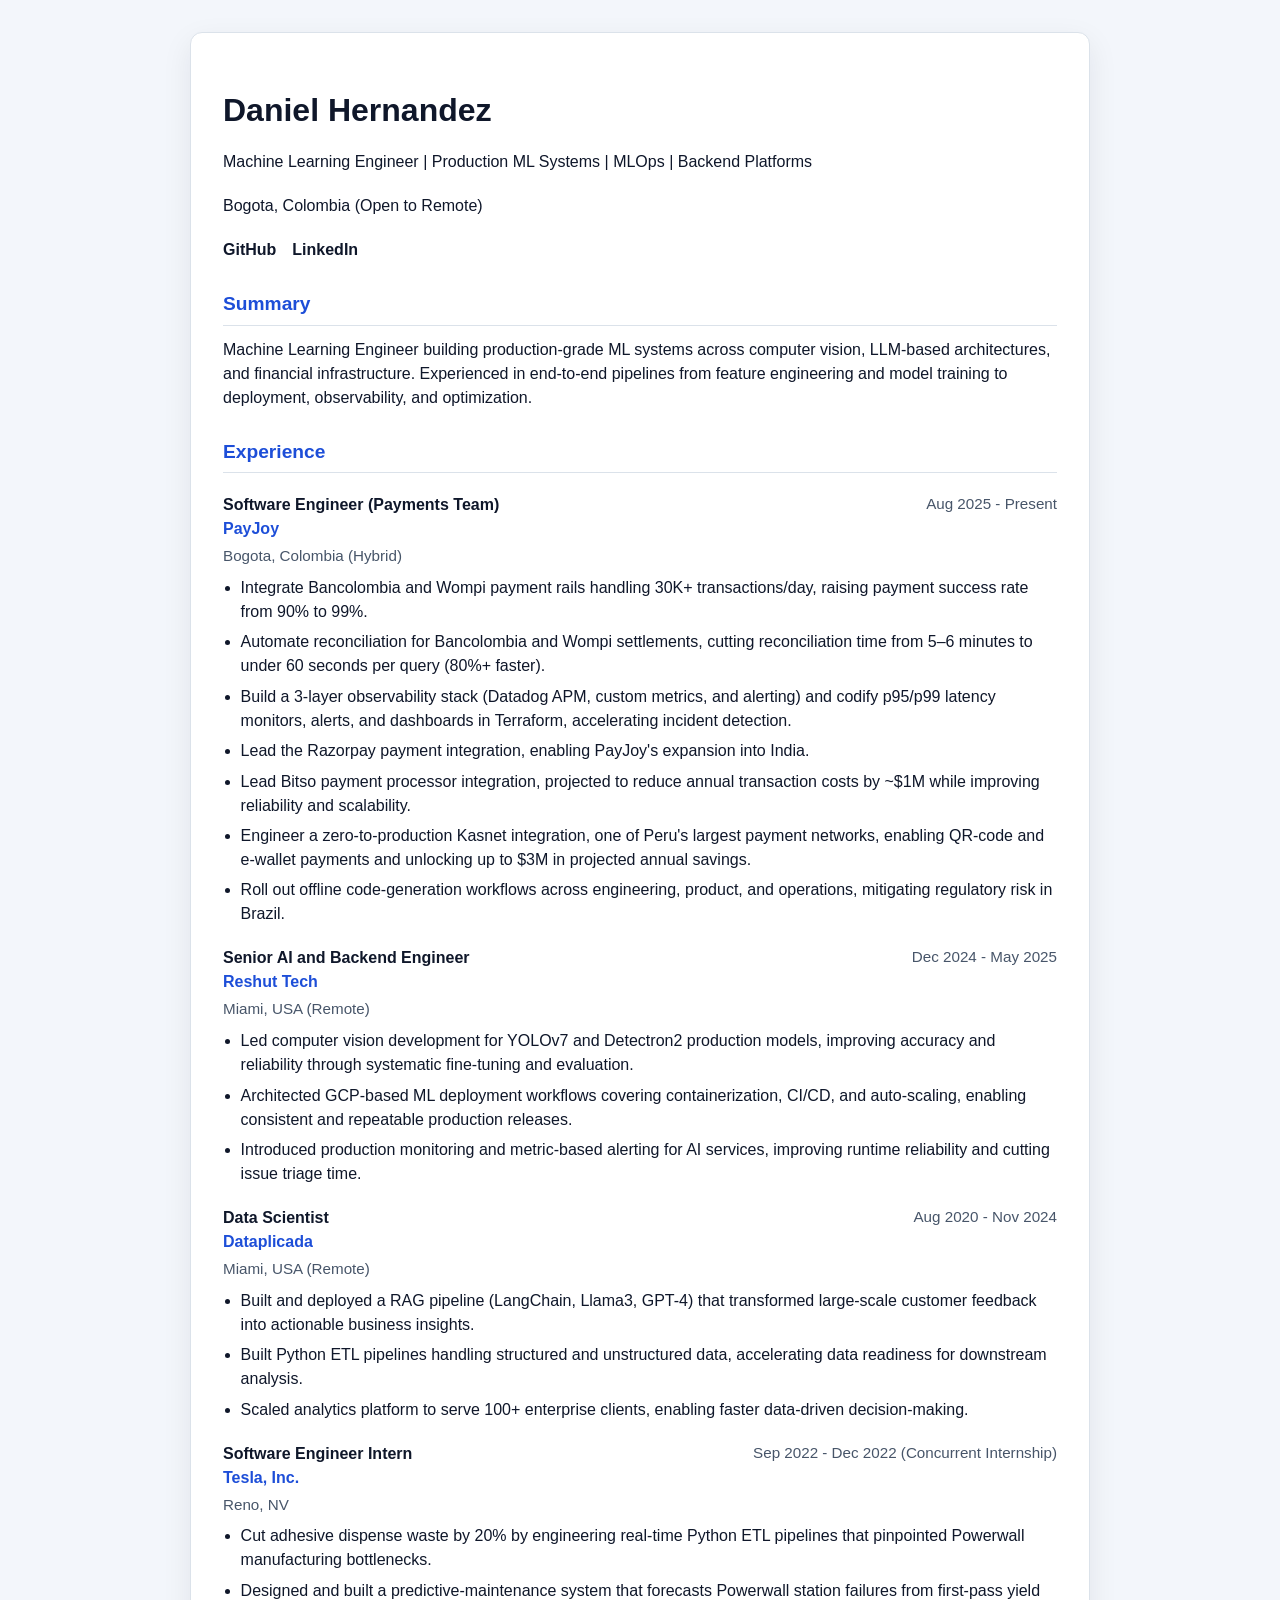
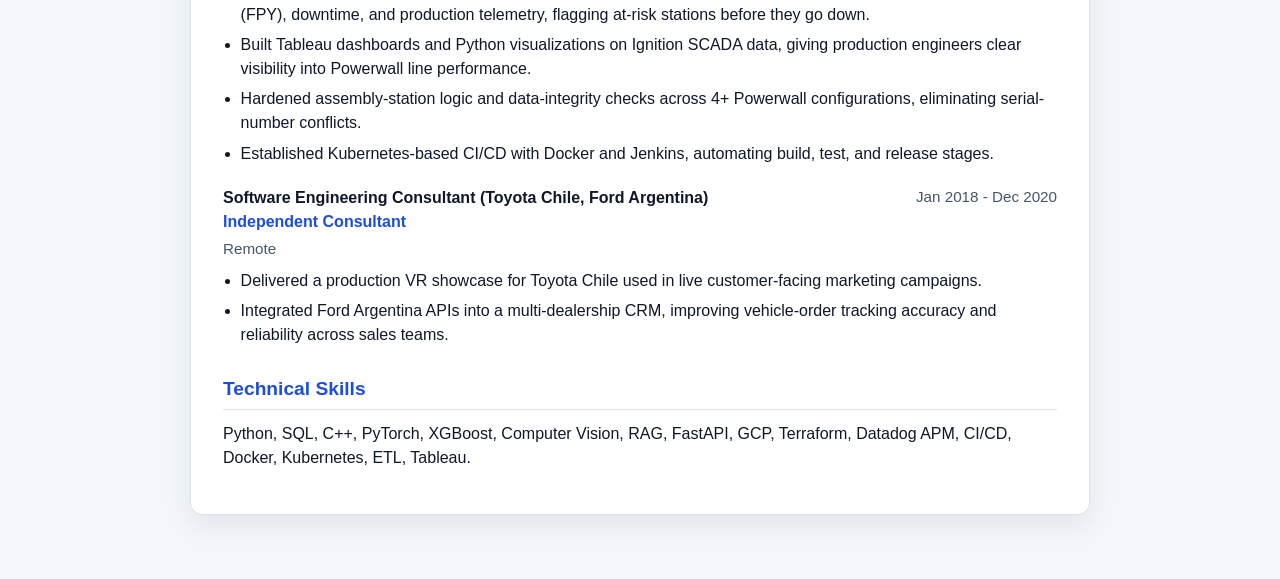
==== resume.html @ dfceb9ea "Remove payment retrieval latency bullet from PayJoy Co-Authored-By: Claude Opus 5.5 <noreply@anthrop" ====
<!DOCTYPE html>
<html lang="en">
<head>
    <meta charset="UTF-8">
    <meta name="viewport" content="width=device-width, initial-scale=1.0">
    <title>Daniel Hernandez Resume</title>
    <link rel="icon" type="image/png" href="image.png">
    <style>
        :root {
            --ink: #0f172a;
            --muted: #475569;
            --line: #dbe2ea;
            --brand: #1d4ed8;
            --paper: #ffffff;
            --canvas: #f3f6fb;
        }

        * {
            box-sizing: border-box;
        }

        body {
            margin: 0;
            font-family: "Segoe UI", Roboto, Helvetica, Arial, sans-serif;
            line-height: 1.5;
            background: var(--canvas);
            color: var(--ink);
        }

        .resume {
            max-width: 900px;
            margin: 2rem auto 4rem;
            background: var(--paper);
            padding: 2rem;
            border: 1px solid var(--line);
            border-radius: 12px;
            box-shadow: 0 10px 30px rgba(15, 23, 42, 0.08);
        }

        .resume h1 {
            font-size: 2rem;
            margin-bottom: 0.5rem;
        }

        .resume h2 {
            font-size: 1.2rem;
            margin: 1.75rem 0 0.75rem;
            color: var(--brand);
            border-bottom: 1px solid var(--line);
            padding-bottom: 0.35rem;
        }

        .resume p {
            margin: 0 0 0.75rem;
        }

        .resume-header {
            display: flex;
            flex-direction: column;
            gap: 0.5rem;
        }

        .resume-links {
            display: flex;
            flex-wrap: wrap;
            gap: 1rem;
        }

        .resume-links a {
            color: var(--ink);
            text-decoration: none;
            font-weight: 600;
        }

        .resume-links a:hover {
            color: var(--brand);
        }

        .resume section {
            margin-top: 1.25rem;
        }

        .resume-role {
            margin-top: 1.25rem;
        }

        .resume-role-head {
            display: flex;
            justify-content: space-between;
            gap: 1rem;
            flex-wrap: wrap;
            margin-bottom: 0.25rem;
        }

        .resume-role-title {
            font-weight: 700;
        }

        .resume-role-company {
            color: var(--brand);
            font-weight: 600;
        }

        .resume-role-date,
        .resume-role-location {
            color: var(--muted);
            font-size: 0.95rem;
        }

        .resume ul {
            margin: 0.5rem 0 0;
            padding-left: 1.1rem;
        }

        .resume li {
            margin-bottom: 0.4rem;
        }

        @media (max-width: 760px) {
            .resume {
                margin: 0;
                border: 0;
                border-radius: 0;
                box-shadow: none;
                padding: 1.25rem;
            }
        }

        @media print {
            body {
                background: #fff;
            }

            .resume {
                border: 0;
                margin: 0;
                max-width: 100%;
                padding: 0;
                box-shadow: none;
            }
        }
    </style>
</head>
<body>
    <main class="resume">
        <header class="resume-header">
            <h1>Daniel Hernandez</h1>
            <p>Machine Learning Engineer | Production ML Systems | MLOps | Backend Platforms</p>
            <p>Bogota, Colombia (Open to Remote)</p>
            <div class="resume-links">
                <a href="https://github.com/danhergir" target="_blank">GitHub</a>
                <a href="https://linkedin.com/in/danhergir" target="_blank">LinkedIn</a>
            </div>
        </header>

        <section>
            <h2>Summary</h2>
            <p>Machine Learning Engineer building production-grade ML systems across computer vision, LLM-based architectures, and financial infrastructure. Experienced in end-to-end pipelines from feature engineering and model training to deployment, observability, and optimization.</p>
        </section>

        <section>
            <h2>Experience</h2>

            <article class="resume-role">
                <div class="resume-role-head">
                    <div>
                        <div class="resume-role-title">Software Engineer (Payments Team)</div>
                        <div class="resume-role-company">PayJoy</div>
                    </div>
                    <div class="resume-role-date">Aug 2025 - Present</div>
                </div>
                <div class="resume-role-location">Bogota, Colombia (Hybrid)</div>
                <ul>
                    <li>Integrate Bancolombia and Wompi payment rails handling 30K+ transactions/day, raising payment success rate from 90% to 99%.</li>
                    <li>Automate reconciliation for Bancolombia and Wompi settlements, cutting reconciliation time from 5–6 minutes to under 60 seconds per query (80%+ faster).</li>
                    <li>Build a 3-layer observability stack (Datadog APM, custom metrics, and alerting) and codify p95/p99 latency monitors, alerts, and dashboards in Terraform, accelerating incident detection.</li>
                    <li>Lead the Razorpay payment integration, enabling PayJoy's expansion into India.</li>
                    <li>Lead Bitso payment processor integration, projected to reduce annual transaction costs by ~$1M while improving reliability and scalability.</li>
                    <li>Engineer a zero-to-production Kasnet integration, one of Peru's largest payment networks, enabling QR-code and e-wallet payments and unlocking up to $3M in projected annual savings.</li>
                    <li>Roll out offline code-generation workflows across engineering, product, and operations, mitigating regulatory risk in Brazil.</li>
                </ul>
            </article>

            <article class="resume-role">
                <div class="resume-role-head">
                    <div>
                        <div class="resume-role-title">Senior AI and Backend Engineer</div>
                        <div class="resume-role-company">Reshut Tech</div>
                    </div>
                    <div class="resume-role-date">Dec 2024 - May 2025</div>
                </div>
                <div class="resume-role-location">Miami, USA (Remote)</div>
                <ul>
                    <li>Led computer vision development for YOLOv7 and Detectron2 production models, improving accuracy and reliability through systematic fine-tuning and evaluation.</li>
                    <li>Architected GCP-based ML deployment workflows covering containerization, CI/CD, and auto-scaling, enabling consistent and repeatable production releases.</li>
                    <li>Introduced production monitoring and metric-based alerting for AI services, improving runtime reliability and cutting issue triage time.</li>
                </ul>
            </article>

            <article class="resume-role">
                <div class="resume-role-head">
                    <div>
                        <div class="resume-role-title">Data Scientist</div>
                        <div class="resume-role-company">Dataplicada</div>
                    </div>
                    <div class="resume-role-date">Aug 2020 - Nov 2024</div>
                </div>
                <div class="resume-role-location">Miami, USA (Remote)</div>
                <ul>
                    <li>Built and deployed a RAG pipeline (LangChain, Llama3, GPT-4) that transformed large-scale customer feedback into actionable business insights.</li>
                    <li>Built Python ETL pipelines handling structured and unstructured data, accelerating data readiness for downstream analysis.</li>
                    <li>Scaled analytics platform to serve 100+ enterprise clients, enabling faster data-driven decision-making.</li>
                </ul>
            </article>

            <article class="resume-role">
                <div class="resume-role-head">
                    <div>
                        <div class="resume-role-title">Software Engineer Intern</div>
                        <div class="resume-role-company">Tesla, Inc.</div>
                    </div>
                    <div class="resume-role-date">Sep 2022 - Dec 2022 (Concurrent Internship)</div>
                </div>
                <div class="resume-role-location">Reno, NV</div>
                <ul>
                    <li>Cut adhesive dispense waste by 20% by engineering real-time Python ETL pipelines that pinpointed Powerwall manufacturing bottlenecks.</li>
                    <li>Designed and built a predictive-maintenance system that forecasts Powerwall station failures from first-pass yield (FPY), downtime, and production telemetry, flagging at-risk stations before they go down.</li>
                    <li>Built Tableau dashboards and Python visualizations on Ignition SCADA data, giving production engineers clear visibility into Powerwall line performance.</li>
                    <li>Hardened assembly-station logic and data-integrity checks across 4+ Powerwall configurations, eliminating serial-number conflicts.</li>
                    <li>Established Kubernetes-based CI/CD with Docker and Jenkins, automating build, test, and release stages.</li>
                </ul>
            </article>

            <article class="resume-role">
                <div class="resume-role-head">
                    <div>
                        <div class="resume-role-title">Software Engineering Consultant (Toyota Chile, Ford Argentina)</div>
                        <div class="resume-role-company">Independent Consultant</div>
                    </div>
                    <div class="resume-role-date">Jan 2018 - Dec 2020</div>
                </div>
                <div class="resume-role-location">Remote</div>
                <ul>
                    <li>Delivered a production VR showcase for Toyota Chile used in live customer-facing marketing campaigns.</li>
                    <li>Integrated Ford Argentina APIs into a multi-dealership CRM, improving vehicle-order tracking accuracy and reliability across sales teams.</li>
                </ul>
            </article>
        </section>

        <section>
            <h2>Technical Skills</h2>
            <p>Python, SQL, C++, PyTorch, XGBoost, Computer Vision, RAG, FastAPI, GCP, Terraform, Datadog APM, CI/CD, Docker, Kubernetes, ETL, Tableau.</p>
        </section>
    </main>
</body>
</html>
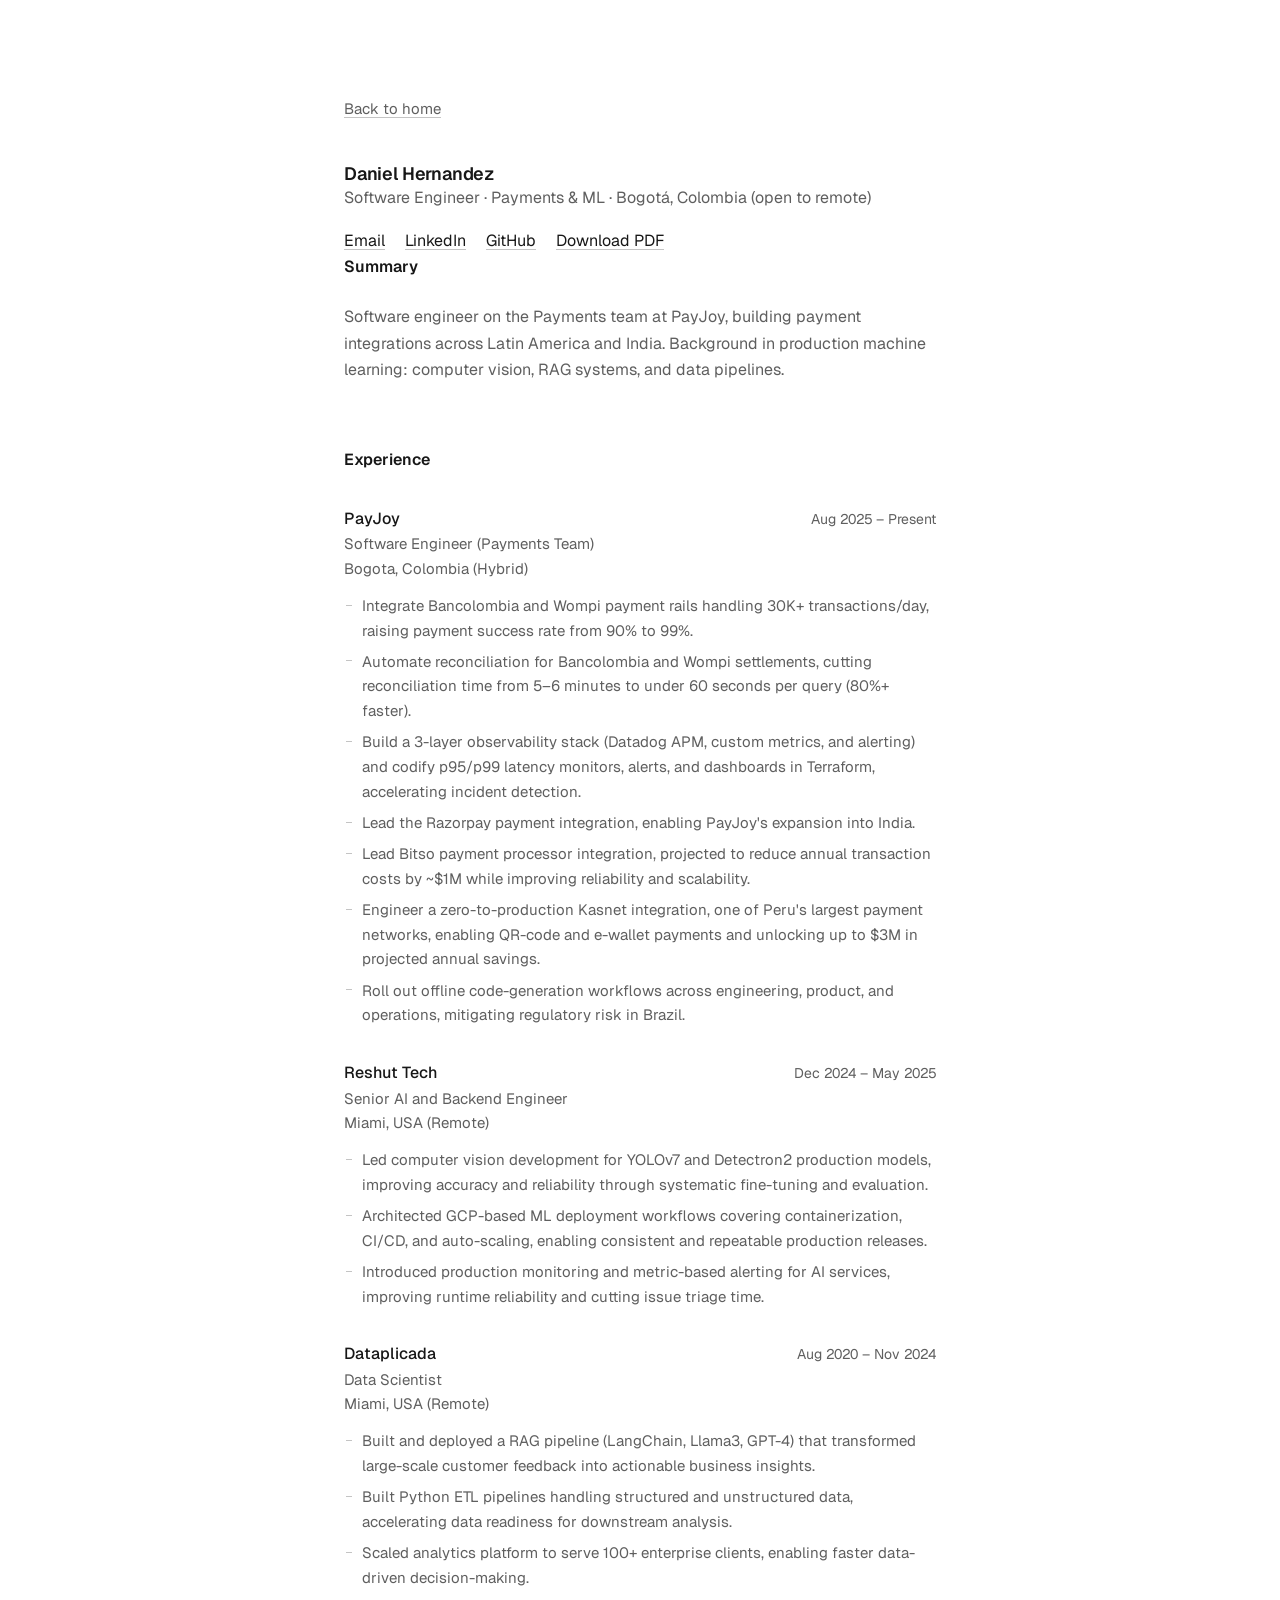
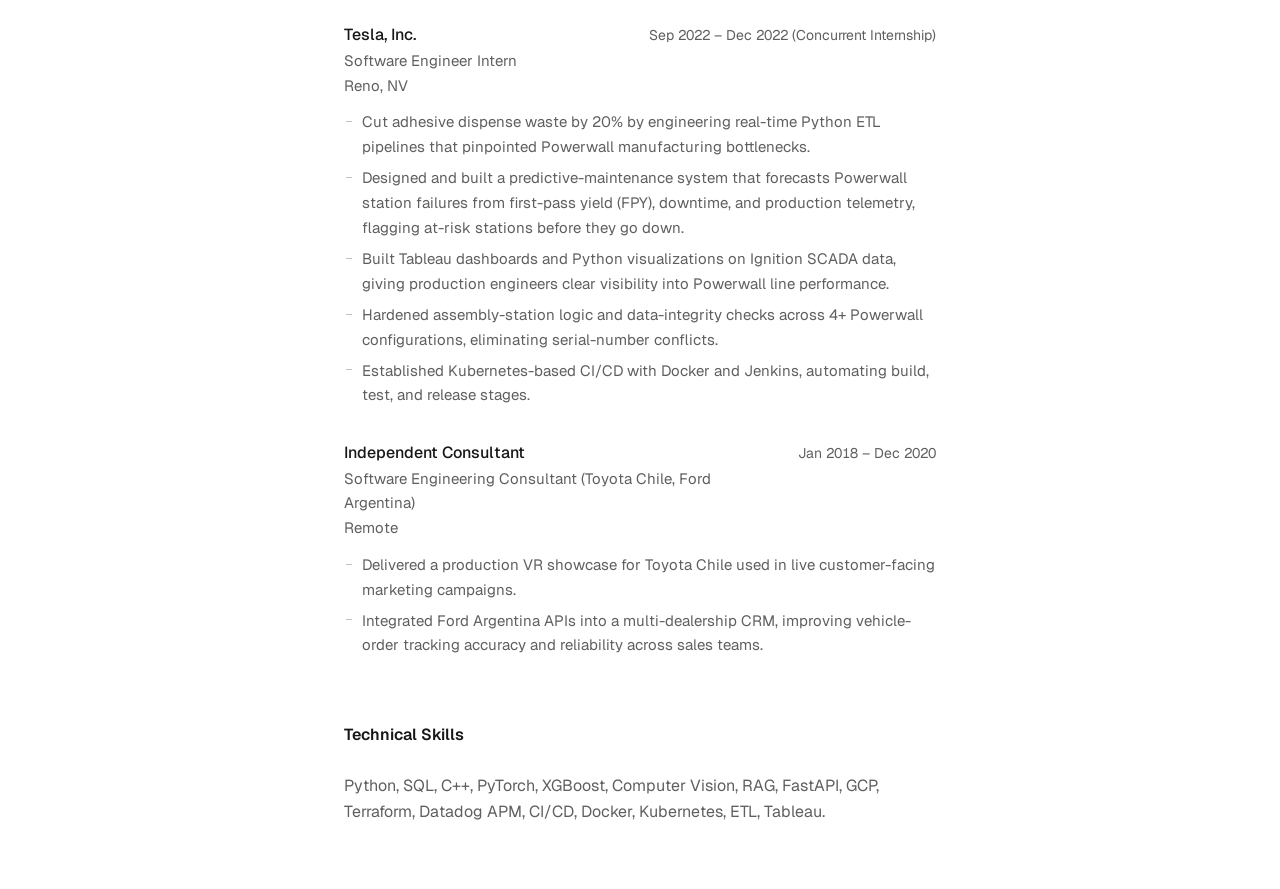
==== commit 8b943947: "Redesign site as a minimal text-first page Single-column layout in the spirit of leerob.com with Gei" ====
--- a/resume.html
+++ b/resume.html
@@ -3,159 +3,139 @@
 <head>
     <meta charset="UTF-8">
     <meta name="viewport" content="width=device-width, initial-scale=1.0">
-    <title>Daniel Hernandez Resume</title>
-    <link rel="icon" type="image/png" href="image.png">
+    <title>Resume · Daniel Hernandez</title>
+    <meta name="color-scheme" content="light dark">
+    <link rel="icon" type="image/png" href="favicon.png">
+    <link rel="preconnect" href="https://fonts.googleapis.com">
+    <link rel="preconnect" href="https://fonts.gstatic.com" crossorigin>
+    <link rel="stylesheet" href="https://fonts.googleapis.com/css2?family=Geist:wght@400;500;600&display=swap">
+    <link rel="stylesheet" href="style.css">
     <style>
-        :root {
-            --ink: #0f172a;
-            --muted: #475569;
-            --line: #dbe2ea;
-            --brand: #1d4ed8;
-            --paper: #ffffff;
-            --canvas: #f3f6fb;
-        }
-
-        * {
-            box-sizing: border-box;
-        }
-
-        body {
-            margin: 0;
-            font-family: "Segoe UI", Roboto, Helvetica, Arial, sans-serif;
-            line-height: 1.5;
-            background: var(--canvas);
-            color: var(--ink);
-        }
-
-        .resume {
-            max-width: 900px;
-            margin: 2rem auto 4rem;
-            background: var(--paper);
-            padding: 2rem;
-            border: 1px solid var(--line);
-            border-radius: 12px;
-            box-shadow: 0 10px 30px rgba(15, 23, 42, 0.08);
-        }
-
-        .resume h1 {
-            font-size: 2rem;
-            margin-bottom: 0.5rem;
-        }
-
-        .resume h2 {
-            font-size: 1.2rem;
-            margin: 1.75rem 0 0.75rem;
-            color: var(--brand);
-            border-bottom: 1px solid var(--line);
-            padding-bottom: 0.35rem;
-        }
-
-        .resume p {
-            margin: 0 0 0.75rem;
-        }
-
-        .resume-header {
-            display: flex;
-            flex-direction: column;
-            gap: 0.5rem;
-        }
-
-        .resume-links {
-            display: flex;
-            flex-wrap: wrap;
-            gap: 1rem;
-        }
-
-        .resume-links a {
-            color: var(--ink);
-            text-decoration: none;
-            font-weight: 600;
-        }
-
-        .resume-links a:hover {
-            color: var(--brand);
-        }
-
-        .resume section {
-            margin-top: 1.25rem;
+        .resume-header p {
+            color: var(--muted);
+        }
+
+        .resume-header .links {
+            margin-top: 1rem;
+        }
+
+        .back {
+            display: inline-block;
+            margin-bottom: 2.5rem;
+            color: var(--muted);
+            font-size: 0.9375rem;
         }
 
         .resume-role {
-            margin-top: 1.25rem;
+            margin-top: 2rem;
         }
 
         .resume-role-head {
             display: flex;
             justify-content: space-between;
+            align-items: baseline;
             gap: 1rem;
-            flex-wrap: wrap;
-            margin-bottom: 0.25rem;
-        }
-
-        .resume-role-title {
-            font-weight: 700;
         }
 
         .resume-role-company {
-            color: var(--brand);
-            font-weight: 600;
-        }
-
-        .resume-role-date,
+            font-weight: 500;
+        }
+
+        .resume-role-title,
         .resume-role-location {
             color: var(--muted);
-            font-size: 0.95rem;
+            font-size: 0.9375rem;
+        }
+
+        .resume-role-head > div {
+            display: flex;
+            flex-direction: column-reverse;
+        }
+
+        .resume-role-date {
+            color: var(--muted);
+            font-size: 0.875rem;
+            font-variant-numeric: tabular-nums;
+            white-space: nowrap;
         }
 
         .resume ul {
-            margin: 0.5rem 0 0;
-            padding-left: 1.1rem;
+            list-style: none;
+            margin-top: 0.75rem;
         }
 
         .resume li {
-            margin-bottom: 0.4rem;
-        }
-
-        @media (max-width: 760px) {
-            .resume {
-                margin: 0;
-                border: 0;
-                border-radius: 0;
-                box-shadow: none;
-                padding: 1.25rem;
+            position: relative;
+            padding-left: 1.125rem;
+            color: var(--muted);
+            font-size: 0.9375rem;
+        }
+
+        .resume li + li {
+            margin-top: 0.4rem;
+        }
+
+        .resume li::before {
+            content: "";
+            position: absolute;
+            left: 0.125rem;
+            top: 0.72em;
+            width: 0.4rem;
+            height: 1px;
+            background: var(--link-line);
+        }
+
+        .resume section > p {
+            color: var(--muted);
+        }
+
+        @media (max-width: 560px) {
+            .resume-role-head {
+                flex-direction: column;
+                gap: 0;
             }
         }
 
         @media print {
-            body {
-                background: #fff;
-            }
-
-            .resume {
-                border: 0;
-                margin: 0;
-                max-width: 100%;
+            :root {
+                --bg: #fff;
+                --fg: #000;
+                --muted: #333;
+            }
+
+            .back,
+            .resume-header .links {
+                display: none;
+            }
+
+            main {
                 padding: 0;
-                box-shadow: none;
+                max-width: none;
+            }
+
+            main > * {
+                animation: none;
             }
         }
     </style>
 </head>
 <body>
     <main class="resume">
+        <a class="back" href="./">Back to home</a>
         <header class="resume-header">
             <h1>Daniel Hernandez</h1>
-            <p>Machine Learning Engineer | Production ML Systems | MLOps | Backend Platforms</p>
-            <p>Bogota, Colombia (Open to Remote)</p>
-            <div class="resume-links">
-                <a href="https://github.com/danhergir" target="_blank">GitHub</a>
-                <a href="https://linkedin.com/in/danhergir" target="_blank">LinkedIn</a>
-            </div>
+            <p>Software Engineer · Payments &amp; ML · Bogotá, Colombia (open to remote)</p>
+            <nav class="links" aria-label="Contact and profiles">
+                <a href="mailto:danielandres65@gmail.com">Email</a>
+                <a href="https://linkedin.com/in/danhergir" target="_blank" rel="noopener">LinkedIn</a>
+                <a href="https://github.com/danhergir" target="_blank" rel="noopener">GitHub</a>
+                <a href="Daniel-Hernandez-CV.pdf" download>Download PDF</a>
+            </nav>
         </header>
 
         <section>
             <h2>Summary</h2>
-            <p>Machine Learning Engineer building production-grade ML systems across computer vision, LLM-based architectures, and financial infrastructure. Experienced in end-to-end pipelines from feature engineering and model training to deployment, observability, and optimization.</p>
+            <p>Software engineer on the Payments team at PayJoy, building payment integrations across Latin America and India. Background in production machine learning: computer vision, RAG systems, and data pipelines.</p>
         </section>
 
         <section>
@@ -167,7 +147,7 @@
                         <div class="resume-role-title">Software Engineer (Payments Team)</div>
                         <div class="resume-role-company">PayJoy</div>
                     </div>
-                    <div class="resume-role-date">Aug 2025 - Present</div>
+                    <div class="resume-role-date">Aug 2025 – Present</div>
                 </div>
                 <div class="resume-role-location">Bogota, Colombia (Hybrid)</div>
                 <ul>
@@ -187,7 +167,7 @@
                         <div class="resume-role-title">Senior AI and Backend Engineer</div>
                         <div class="resume-role-company">Reshut Tech</div>
                     </div>
-                    <div class="resume-role-date">Dec 2024 - May 2025</div>
+                    <div class="resume-role-date">Dec 2024 – May 2025</div>
                 </div>
                 <div class="resume-role-location">Miami, USA (Remote)</div>
                 <ul>
@@ -203,7 +183,7 @@
                         <div class="resume-role-title">Data Scientist</div>
                         <div class="resume-role-company">Dataplicada</div>
                     </div>
-                    <div class="resume-role-date">Aug 2020 - Nov 2024</div>
+                    <div class="resume-role-date">Aug 2020 – Nov 2024</div>
                 </div>
                 <div class="resume-role-location">Miami, USA (Remote)</div>
                 <ul>
@@ -219,7 +199,7 @@
                         <div class="resume-role-title">Software Engineer Intern</div>
                         <div class="resume-role-company">Tesla, Inc.</div>
                     </div>
-                    <div class="resume-role-date">Sep 2022 - Dec 2022 (Concurrent Internship)</div>
+                    <div class="resume-role-date">Sep 2022 – Dec 2022 (Concurrent Internship)</div>
                 </div>
                 <div class="resume-role-location">Reno, NV</div>
                 <ul>
@@ -237,7 +217,7 @@
                         <div class="resume-role-title">Software Engineering Consultant (Toyota Chile, Ford Argentina)</div>
                         <div class="resume-role-company">Independent Consultant</div>
                     </div>
-                    <div class="resume-role-date">Jan 2018 - Dec 2020</div>
+                    <div class="resume-role-date">Jan 2018 – Dec 2020</div>
                 </div>
                 <div class="resume-role-location">Remote</div>
                 <ul>
--- a/style.css
+++ b/style.css
@@ -0,0 +1,272 @@
+:root {
+    --bg: #ffffff;
+    --fg: #171717;
+    --muted: #5f5f5f;
+    --rule: #e8e8e8;
+    --link-line: #c4c4c4;
+    --selection: #171717;
+    --selection-fg: #ffffff;
+    color-scheme: light;
+}
+
+@media (prefers-color-scheme: dark) {
+    :root {
+        --bg: #0a0a0a;
+        --fg: #ededed;
+        --muted: #a1a1a1;
+        --rule: #232323;
+        --link-line: #4a4a4a;
+        --selection: #ededed;
+        --selection-fg: #0a0a0a;
+        color-scheme: dark;
+    }
+}
+
+* {
+    box-sizing: border-box;
+    margin: 0;
+    padding: 0;
+}
+
+html {
+    -webkit-text-size-adjust: 100%;
+    scrollbar-color: var(--link-line) var(--bg);
+}
+
+body {
+    background: var(--bg);
+    color: var(--fg);
+    font-family: "Geist", -apple-system, BlinkMacSystemFont, "Segoe UI", Roboto, sans-serif;
+    font-size: 16px;
+    line-height: 1.65;
+    -webkit-font-smoothing: antialiased;
+    text-rendering: optimizeLegibility;
+}
+
+::selection {
+    background: var(--selection);
+    color: var(--selection-fg);
+}
+
+main {
+    max-width: 40rem;
+    margin: 0 auto;
+    padding: 6rem 1.5rem 4rem;
+}
+
+a {
+    color: var(--fg);
+    text-decoration: underline;
+    text-decoration-color: var(--link-line);
+    text-decoration-thickness: 1px;
+    text-underline-offset: 3px;
+    transition: text-decoration-color 150ms ease-out;
+}
+
+a:hover {
+    text-decoration-color: var(--fg);
+}
+
+a:focus-visible {
+    outline: 2px solid var(--fg);
+    outline-offset: 3px;
+    border-radius: 2px;
+}
+
+/* Intro */
+
+.intro {
+    display: flex;
+    align-items: center;
+    gap: 1rem;
+    margin-bottom: 2rem;
+}
+
+.avatar {
+    width: 56px;
+    height: 56px;
+    border-radius: 50%;
+    object-fit: cover;
+    flex-shrink: 0;
+}
+
+h1 {
+    font-size: 1.125rem;
+    font-weight: 600;
+    line-height: 1.3;
+    letter-spacing: -0.01em;
+}
+
+.subtitle {
+    color: var(--muted);
+}
+
+.about p + p {
+    margin-top: 1rem;
+}
+
+.links {
+    display: flex;
+    flex-wrap: wrap;
+    gap: 0.25rem 1.25rem;
+    margin-top: 1.75rem;
+}
+
+/* Sections */
+
+section + section {
+    margin-top: 4rem;
+}
+
+#work {
+    margin-top: 4.5rem;
+}
+
+h2 {
+    font-size: 1rem;
+    font-weight: 600;
+    margin-bottom: 1.5rem;
+}
+
+h3 {
+    font-size: 1rem;
+    font-weight: 500;
+}
+
+/* Work */
+
+.role + .role {
+    margin-top: 2.5rem;
+}
+
+.role-head {
+    display: flex;
+    justify-content: space-between;
+    align-items: baseline;
+    gap: 1rem;
+}
+
+.dates {
+    color: var(--muted);
+    font-size: 0.875rem;
+    font-variant-numeric: tabular-nums;
+    white-space: nowrap;
+}
+
+.role-meta {
+    color: var(--muted);
+    font-size: 0.9375rem;
+}
+
+.role ul {
+    list-style: none;
+    margin-top: 0.75rem;
+}
+
+.role li {
+    position: relative;
+    padding-left: 1.125rem;
+    color: var(--muted);
+    font-size: 0.9375rem;
+}
+
+.role li + li {
+    margin-top: 0.4rem;
+}
+
+.role li::before {
+    content: "";
+    position: absolute;
+    left: 0.125rem;
+    top: 0.72em;
+    width: 0.4rem;
+    height: 1px;
+    background: var(--link-line);
+}
+
+/* Projects */
+
+.projects {
+    list-style: none;
+    border-top: 1px solid var(--rule);
+}
+
+.projects li {
+    display: flex;
+    justify-content: space-between;
+    align-items: baseline;
+    gap: 1.5rem;
+    padding: 0.75rem 0;
+    border-bottom: 1px solid var(--rule);
+}
+
+.projects span {
+    color: var(--muted);
+    font-size: 0.9375rem;
+    text-align: right;
+}
+
+.more {
+    margin-top: 1.25rem;
+    color: var(--muted);
+    font-size: 0.9375rem;
+}
+
+/* Footer */
+
+footer {
+    margin-top: 5rem;
+    padding-top: 1.5rem;
+    border-top: 1px solid var(--rule);
+}
+
+footer .links {
+    margin-top: 0;
+}
+
+.copyright {
+    margin-top: 1rem;
+    color: var(--muted);
+    font-size: 0.875rem;
+}
+
+/* One authored moment: the column settles in, top to bottom, on first load. */
+
+@media (prefers-reduced-motion: no-preference) {
+    main > * {
+        animation: settle 700ms cubic-bezier(0.16, 1, 0.3, 1) both;
+    }
+
+    main > :nth-child(2) { animation-delay: 60ms; }
+    main > :nth-child(3) { animation-delay: 120ms; }
+    main > :nth-child(4) { animation-delay: 180ms; }
+    main > :nth-child(n + 5) { animation-delay: 240ms; }
+
+    @keyframes settle {
+        from {
+            opacity: 0;
+            filter: blur(4px);
+            transform: translateY(6px);
+        }
+    }
+}
+
+@media (max-width: 560px) {
+    main {
+        padding: 3.5rem 1.25rem 3rem;
+    }
+
+    .role-head {
+        flex-direction: column;
+        gap: 0;
+    }
+
+    .projects li {
+        flex-direction: column;
+        gap: 0.125rem;
+    }
+
+    .projects span {
+        text-align: left;
+    }
+}
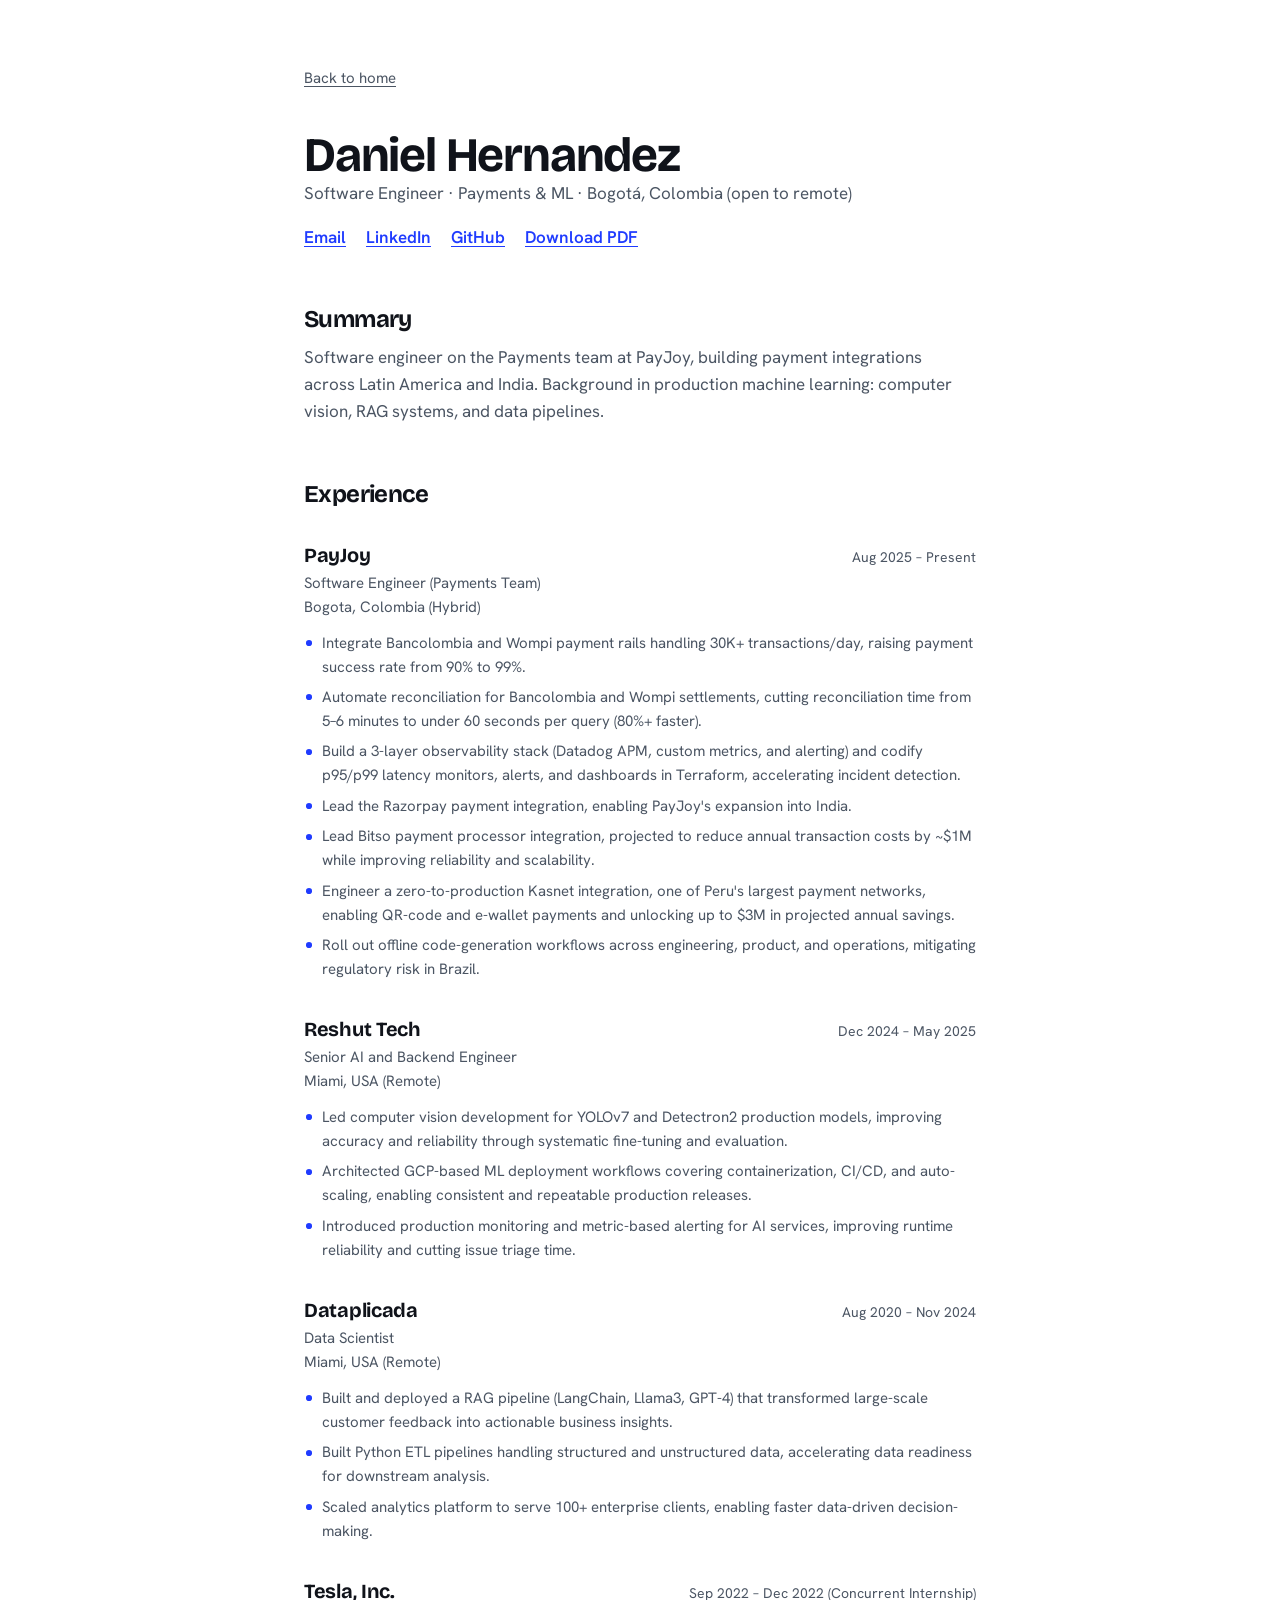
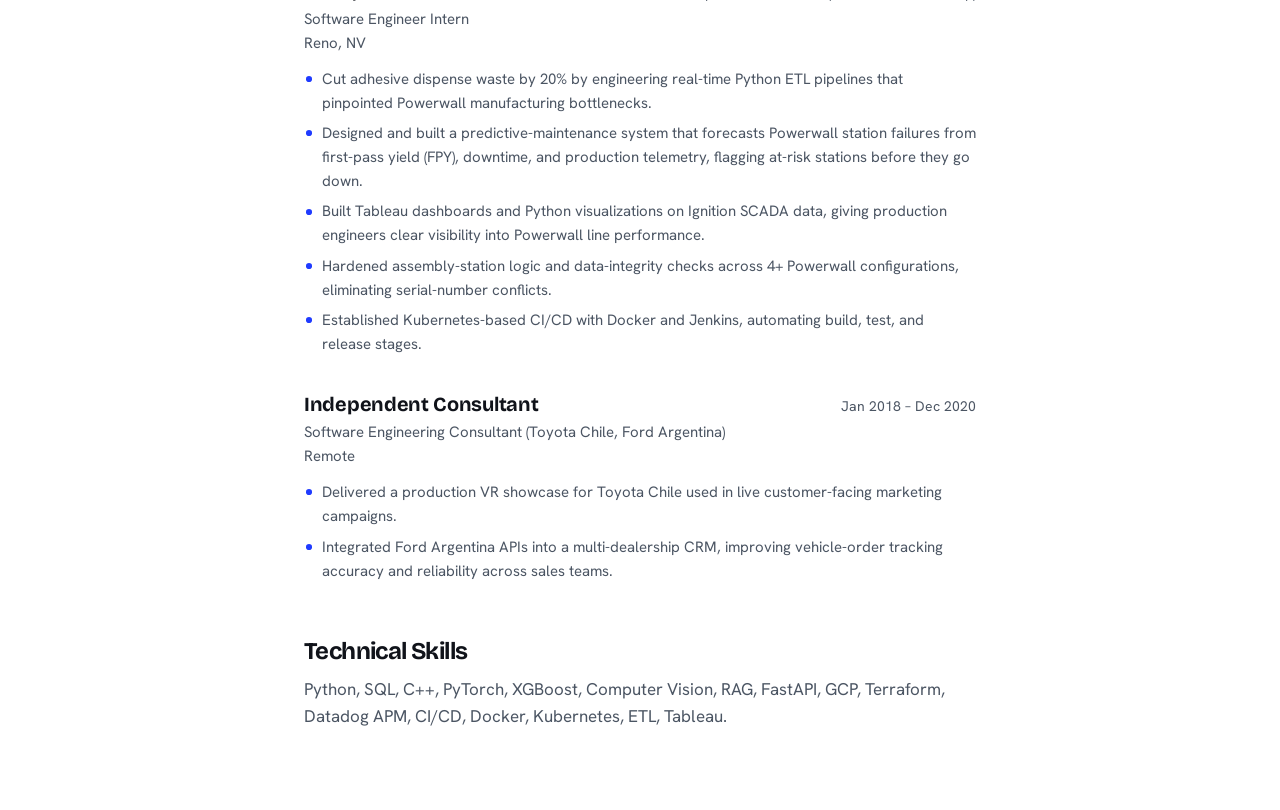
==== commit 7494e095: "Give the site a cobalt hero and more personality Light-only theme with a cobalt hero and closing ban" ====
--- a/resume.html
+++ b/resume.html
@@ -4,11 +4,11 @@
     <meta charset="UTF-8">
     <meta name="viewport" content="width=device-width, initial-scale=1.0">
     <title>Resume · Daniel Hernandez</title>
-    <meta name="color-scheme" content="light dark">
+    <meta name="color-scheme" content="light">
     <link rel="icon" type="image/png" href="favicon.png">
     <link rel="preconnect" href="https://fonts.googleapis.com">
     <link rel="preconnect" href="https://fonts.gstatic.com" crossorigin>
-    <link rel="stylesheet" href="https://fonts.googleapis.com/css2?family=Geist:wght@400;500;600&display=swap">
+    <link rel="stylesheet" href="https://fonts.googleapis.com/css2?family=Bricolage+Grotesque:opsz,wght@12..96,500;12..96,700&family=Hanken+Grotesk:wght@400;500;600&display=swap">
     <link rel="stylesheet" href="style.css">
     <style>
         .resume-header p {
@@ -38,7 +38,10 @@
         }
 
         .resume-role-company {
-            font-weight: 500;
+            font-family: var(--display);
+            font-size: 1.25rem;
+            font-weight: 700;
+            letter-spacing: -0.015em;
         }
 
         .resume-role-title,
@@ -79,10 +82,11 @@
             content: "";
             position: absolute;
             left: 0.125rem;
-            top: 0.72em;
+            top: 0.62em;
             width: 0.4rem;
-            height: 1px;
-            background: var(--link-line);
+            height: 0.375rem;
+            border-radius: 50%;
+            background: var(--brand);
         }
 
         .resume section > p {
@@ -99,7 +103,7 @@
         @media print {
             :root {
                 --bg: #fff;
-                --fg: #000;
+                --ink: #000;
                 --muted: #333;
             }
 
--- a/style.css
+++ b/style.css
@@ -1,25 +1,16 @@
 :root {
     --bg: #ffffff;
-    --fg: #171717;
-    --muted: #5f5f5f;
-    --rule: #e8e8e8;
-    --link-line: #c4c4c4;
-    --selection: #171717;
-    --selection-fg: #ffffff;
+    --ink: #10131a;
+    --muted: #4b5563;
+    --rule: #e6e8ee;
+    --brand: #1f3bff;
+    --brand-deep: #1730d6;
+    --brand-soft: #eef0ff;
+    --on-brand: #ffffff;
+    --on-brand-muted: #d6dcff;
+    --display: "Bricolage Grotesque", "Hanken Grotesk", -apple-system, sans-serif;
+    --text: "Hanken Grotesk", -apple-system, BlinkMacSystemFont, "Segoe UI", sans-serif;
     color-scheme: light;
-}
-
-@media (prefers-color-scheme: dark) {
-    :root {
-        --bg: #0a0a0a;
-        --fg: #ededed;
-        --muted: #a1a1a1;
-        --rule: #232323;
-        --link-line: #4a4a4a;
-        --selection: #ededed;
-        --selection-fg: #0a0a0a;
-        color-scheme: dark;
-    }
 }
 
 * {
@@ -30,243 +21,498 @@
 
 html {
     -webkit-text-size-adjust: 100%;
-    scrollbar-color: var(--link-line) var(--bg);
+    scrollbar-color: #c3c8d4 var(--bg);
 }
 
 body {
     background: var(--bg);
-    color: var(--fg);
-    font-family: "Geist", -apple-system, BlinkMacSystemFont, "Segoe UI", Roboto, sans-serif;
-    font-size: 16px;
-    line-height: 1.65;
+    color: var(--ink);
+    font-family: var(--text);
+    font-size: 17px;
+    line-height: 1.6;
     -webkit-font-smoothing: antialiased;
-    text-rendering: optimizeLegibility;
 }
 
 ::selection {
-    background: var(--selection);
-    color: var(--selection-fg);
-}
-
-main {
-    max-width: 40rem;
-    margin: 0 auto;
-    padding: 6rem 1.5rem 4rem;
+    background: var(--brand);
+    color: var(--on-brand);
 }
 
 a {
-    color: var(--fg);
+    color: inherit;
     text-decoration: underline;
-    text-decoration-color: var(--link-line);
     text-decoration-thickness: 1px;
     text-underline-offset: 3px;
-    transition: text-decoration-color 150ms ease-out;
-}
-
-a:hover {
-    text-decoration-color: var(--fg);
 }
 
 a:focus-visible {
-    outline: 2px solid var(--fg);
+    outline: 2px solid var(--brand);
     outline-offset: 3px;
-    border-radius: 2px;
-}
-
-/* Intro */
-
-.intro {
+    border-radius: 4px;
+}
+
+.wrap {
+    max-width: 68rem;
+    margin: 0 auto;
+    padding-inline: 2rem;
+}
+
+h1,
+h2,
+h3 {
+    font-family: var(--display);
+    font-weight: 700;
+    letter-spacing: -0.025em;
+    line-height: 1.05;
+    text-wrap: balance;
+}
+
+/* Hero */
+
+.hero {
+    background: var(--brand);
+    color: var(--on-brand);
+    padding: 5.5rem 0 5rem;
+}
+
+.hero-grid {
+    display: grid;
+    grid-template-columns: minmax(0, 1fr) 19rem;
+    gap: 4rem;
+    align-items: center;
+}
+
+.title {
+    color: var(--on-brand-muted);
+    font-weight: 500;
+    font-size: 1.0625rem;
+}
+
+.hero h1 {
+    font-size: clamp(3rem, 7vw, 5.25rem);
+    margin: 0.5rem 0 1.75rem;
+}
+
+.about {
+    max-width: 38rem;
+}
+
+.about p {
+    color: var(--on-brand-muted);
+}
+
+.about p:first-child {
+    color: var(--on-brand);
+    font-size: 1.25rem;
+    line-height: 1.5;
+}
+
+.about p + p {
+    margin-top: 0.875rem;
+}
+
+.about a {
+    text-decoration-color: var(--on-brand-muted);
+}
+
+.about a:hover {
+    text-decoration-color: var(--on-brand);
+}
+
+.hero a:focus-visible {
+    outline-color: var(--on-brand);
+}
+
+.actions {
     display: flex;
+    flex-wrap: wrap;
+    gap: 0.625rem;
+    margin-top: 2.25rem;
+}
+
+.btn {
+    display: inline-flex;
     align-items: center;
-    gap: 1rem;
-    margin-bottom: 2rem;
-}
-
-.avatar {
-    width: 56px;
-    height: 56px;
+    min-height: 2.75rem;
+    padding: 0 1.125rem;
+    border: 1px solid rgba(255, 255, 255, 0.45);
+    border-radius: 999px;
+    color: var(--on-brand);
+    font-weight: 500;
+    font-size: 0.9375rem;
+    text-decoration: none;
+    transition: background-color 160ms ease-out, border-color 160ms ease-out, transform 160ms ease-out;
+}
+
+.btn:hover {
+    background: rgba(255, 255, 255, 0.12);
+    border-color: var(--on-brand);
+}
+
+.btn:active {
+    transform: translateY(1px);
+}
+
+.btn-primary {
+    background: var(--on-brand);
+    border-color: var(--on-brand);
+    color: var(--brand);
+    font-weight: 600;
+}
+
+.btn-primary:hover {
+    background: var(--brand-soft);
+    border-color: var(--brand-soft);
+}
+
+.portrait {
+    width: 100%;
+    height: auto;
+    aspect-ratio: 4 / 5;
+    object-fit: cover;
+    border-radius: 1.5rem;
+    box-shadow: 0 24px 48px -16px rgba(6, 14, 80, 0.55);
+    transform: rotate(2deg);
+}
+
+/* Sections */
+
+main {
+    padding-top: 6rem;
+    padding-bottom: 6rem;
+}
+
+main h2 {
+    font-size: clamp(2rem, 4vw, 2.75rem);
+    margin-bottom: 2.5rem;
+}
+
+section + section {
+    margin-top: 6rem;
+}
+
+/* Work */
+
+.role {
+    display: grid;
+    grid-template-columns: 15rem minmax(0, 1fr);
+    gap: 2.5rem;
+    padding: 2.25rem 0;
+    border-top: 1px solid var(--rule);
+}
+
+.role:last-child {
+    border-bottom: 1px solid var(--rule);
+}
+
+.role h3 {
+    font-size: 1.5rem;
+}
+
+.dates {
+    margin-top: 0.375rem;
+    color: var(--muted);
+    font-size: 0.9375rem;
+    font-variant-numeric: tabular-nums;
+}
+
+.role-meta {
+    font-weight: 600;
+}
+
+.role-body {
+    max-width: 44rem;
+}
+
+.role ul {
+    list-style: none;
+    margin-top: 0.875rem;
+}
+
+.role li {
+    position: relative;
+    padding-left: 1.25rem;
+    color: var(--muted);
+}
+
+.role li + li {
+    margin-top: 0.5rem;
+}
+
+.role li::before {
+    content: "";
+    position: absolute;
+    left: 0;
+    top: 0.68em;
+    width: 0.4375rem;
+    height: 0.4375rem;
     border-radius: 50%;
-    object-fit: cover;
-    flex-shrink: 0;
-}
-
-h1 {
-    font-size: 1.125rem;
+    background: var(--brand);
+}
+
+.role strong {
+    color: var(--brand-deep);
     font-weight: 600;
-    line-height: 1.3;
-    letter-spacing: -0.01em;
-}
-
-.subtitle {
+}
+
+/* Projects */
+
+.projects {
+    list-style: none;
+    display: grid;
+    grid-template-columns: repeat(2, minmax(0, 1fr));
+    border-top: 1px solid var(--rule);
+}
+
+.projects li {
+    border-bottom: 1px solid var(--rule);
+}
+
+.projects li:nth-child(odd) {
+    border-right: 1px solid var(--rule);
+}
+
+.projects a {
+    display: flex;
+    flex-direction: column;
+    gap: 0.25rem;
+    height: 100%;
+    padding: 1.5rem 1.75rem;
+    text-decoration: none;
+    transition: background-color 160ms ease-out;
+}
+
+.projects li:nth-child(odd) a {
+    padding-left: 0;
+}
+
+.projects a:hover {
+    background: var(--brand-soft);
+}
+
+.projects li:nth-child(odd) a:hover {
+    padding-left: 1.75rem;
+    transition: background-color 160ms ease-out, padding-left 200ms cubic-bezier(0.16, 1, 0.3, 1);
+}
+
+.projects .name {
+    font-family: var(--display);
+    font-size: 1.25rem;
+    font-weight: 700;
+    letter-spacing: -0.015em;
+    color: var(--ink);
+}
+
+.projects a:hover .name {
+    color: var(--brand);
+}
+
+.projects .desc {
     color: var(--muted);
-}
-
-.about p + p {
+    font-size: 0.9375rem;
+}
+
+.more {
+    margin-top: 1.75rem;
+}
+
+.more a {
+    color: var(--brand);
+    font-weight: 600;
+}
+
+/* Closing */
+
+.closing {
+    background: var(--brand);
+    color: var(--on-brand);
+    padding: 5.5rem 0 3rem;
+}
+
+.closing h2 {
+    font-size: clamp(2.25rem, 5vw, 3.75rem);
+    max-width: 18ch;
+}
+
+.closing-email {
+    display: inline-block;
+    margin-top: 2rem;
+    font-size: clamp(1.125rem, 2.4vw, 1.5rem);
+    font-weight: 600;
+    text-decoration-color: var(--on-brand-muted);
+    word-break: break-word;
+}
+
+.closing-links {
+    display: flex;
+    flex-wrap: wrap;
+    gap: 0.5rem 1.5rem;
+    margin-top: 3.5rem;
+    padding-top: 1.5rem;
+    border-top: 1px solid rgba(255, 255, 255, 0.25);
+}
+
+.closing-links a {
+    color: var(--on-brand-muted);
+    text-decoration: none;
+}
+
+.closing-links a:hover {
+    color: var(--on-brand);
+}
+
+.closing a:focus-visible {
+    outline-color: var(--on-brand);
+}
+
+.copyright {
     margin-top: 1rem;
+    color: var(--on-brand-muted);
+    font-size: 0.875rem;
+}
+
+/* Resume page */
+
+.resume {
+    max-width: 46rem;
+    margin: 0 auto;
+    padding: 4rem 2rem 5rem;
+}
+
+.resume h1 {
+    font-size: clamp(2.25rem, 5vw, 3rem);
+}
+
+.resume h2 {
+    font-size: 1.5rem;
+    margin-bottom: 0.75rem;
+}
+
+.resume section,
+.resume section + section {
+    margin-top: 3.5rem;
 }
 
 .links {
     display: flex;
     flex-wrap: wrap;
     gap: 0.25rem 1.25rem;
-    margin-top: 1.75rem;
-}
-
-/* Sections */
-
-section + section {
-    margin-top: 4rem;
-}
-
-#work {
-    margin-top: 4.5rem;
-}
-
-h2 {
-    font-size: 1rem;
+}
+
+.links a {
+    color: var(--brand);
     font-weight: 600;
-    margin-bottom: 1.5rem;
-}
-
-h3 {
-    font-size: 1rem;
-    font-weight: 500;
-}
-
-/* Work */
-
-.role + .role {
-    margin-top: 2.5rem;
-}
-
-.role-head {
-    display: flex;
-    justify-content: space-between;
-    align-items: baseline;
-    gap: 1rem;
-}
-
-.dates {
-    color: var(--muted);
-    font-size: 0.875rem;
-    font-variant-numeric: tabular-nums;
-    white-space: nowrap;
-}
-
-.role-meta {
-    color: var(--muted);
-    font-size: 0.9375rem;
-}
-
-.role ul {
-    list-style: none;
-    margin-top: 0.75rem;
-}
-
-.role li {
-    position: relative;
-    padding-left: 1.125rem;
-    color: var(--muted);
-    font-size: 0.9375rem;
-}
-
-.role li + li {
-    margin-top: 0.4rem;
-}
-
-.role li::before {
-    content: "";
-    position: absolute;
-    left: 0.125rem;
-    top: 0.72em;
-    width: 0.4rem;
-    height: 1px;
-    background: var(--link-line);
-}
-
-/* Projects */
-
-.projects {
-    list-style: none;
-    border-top: 1px solid var(--rule);
-}
-
-.projects li {
-    display: flex;
-    justify-content: space-between;
-    align-items: baseline;
-    gap: 1.5rem;
-    padding: 0.75rem 0;
-    border-bottom: 1px solid var(--rule);
-}
-
-.projects span {
-    color: var(--muted);
-    font-size: 0.9375rem;
-    text-align: right;
-}
-
-.more {
-    margin-top: 1.25rem;
-    color: var(--muted);
-    font-size: 0.9375rem;
-}
-
-/* Footer */
-
-footer {
-    margin-top: 5rem;
-    padding-top: 1.5rem;
-    border-top: 1px solid var(--rule);
-}
-
-footer .links {
-    margin-top: 0;
-}
-
-.copyright {
-    margin-top: 1rem;
-    color: var(--muted);
-    font-size: 0.875rem;
-}
-
-/* One authored moment: the column settles in, top to bottom, on first load. */
+}
+
+/* One authored moment: the hero settles in on first load. */
 
 @media (prefers-reduced-motion: no-preference) {
-    main > * {
-        animation: settle 700ms cubic-bezier(0.16, 1, 0.3, 1) both;
-    }
-
-    main > :nth-child(2) { animation-delay: 60ms; }
-    main > :nth-child(3) { animation-delay: 120ms; }
-    main > :nth-child(4) { animation-delay: 180ms; }
-    main > :nth-child(n + 5) { animation-delay: 240ms; }
+    .hero-text > *,
+    .portrait {
+        animation: settle 800ms cubic-bezier(0.16, 1, 0.3, 1) both;
+    }
+
+    .hero-text > :nth-child(2) { animation-delay: 60ms; }
+    .hero-text > :nth-child(3) { animation-delay: 120ms; }
+    .hero-text > :nth-child(4) { animation-delay: 180ms; }
+    .portrait { animation-name: settle-portrait; animation-delay: 140ms; }
 
     @keyframes settle {
         from {
             opacity: 0;
             filter: blur(4px);
-            transform: translateY(6px);
+            transform: translateY(8px);
         }
     }
-}
-
-@media (max-width: 560px) {
+
+    @keyframes settle-portrait {
+        from {
+            opacity: 0;
+            transform: rotate(0deg) translateY(12px);
+        }
+    }
+}
+
+@media (max-width: 900px) {
+    .hero-grid {
+        grid-template-columns: minmax(0, 1fr) 14rem;
+        gap: 2.5rem;
+    }
+
+    .role {
+        grid-template-columns: 11rem minmax(0, 1fr);
+        gap: 1.75rem;
+    }
+}
+
+@media (max-width: 680px) {
+    body {
+        font-size: 16px;
+    }
+
+    .wrap {
+        padding-inline: 1.25rem;
+    }
+
+    .hero {
+        padding: 3rem 0 3.5rem;
+    }
+
+    .hero-grid {
+        grid-template-columns: 1fr;
+        gap: 2rem;
+    }
+
+    .portrait {
+        order: -1;
+        width: 7.5rem;
+        border-radius: 1rem;
+        transform: rotate(-2deg);
+    }
+
+    .about p:first-child {
+        font-size: 1.125rem;
+    }
+
     main {
-        padding: 3.5rem 1.25rem 3rem;
-    }
-
-    .role-head {
-        flex-direction: column;
-        gap: 0;
-    }
-
-    .projects li {
-        flex-direction: column;
-        gap: 0.125rem;
-    }
-
-    .projects span {
-        text-align: left;
-    }
-}
+        padding-top: 4rem;
+        padding-bottom: 4rem;
+    }
+
+    section + section {
+        margin-top: 4rem;
+    }
+
+    .role {
+        grid-template-columns: 1fr;
+        gap: 0.75rem;
+        padding: 1.75rem 0;
+    }
+
+    .projects {
+        grid-template-columns: 1fr;
+    }
+
+    .projects li:nth-child(odd) {
+        border-right: 0;
+    }
+
+    .projects a,
+    .projects li:nth-child(odd) a {
+        padding: 1.25rem 0;
+    }
+
+    .projects a:hover,
+    .projects li:nth-child(odd) a:hover {
+        padding-left: 0;
+        background: none;
+    }
+
+    .closing {
+        padding: 4rem 0 2.5rem;
+    }
+
+    .resume {
+        padding: 2.5rem 1.25rem 4rem;
+    }
+}
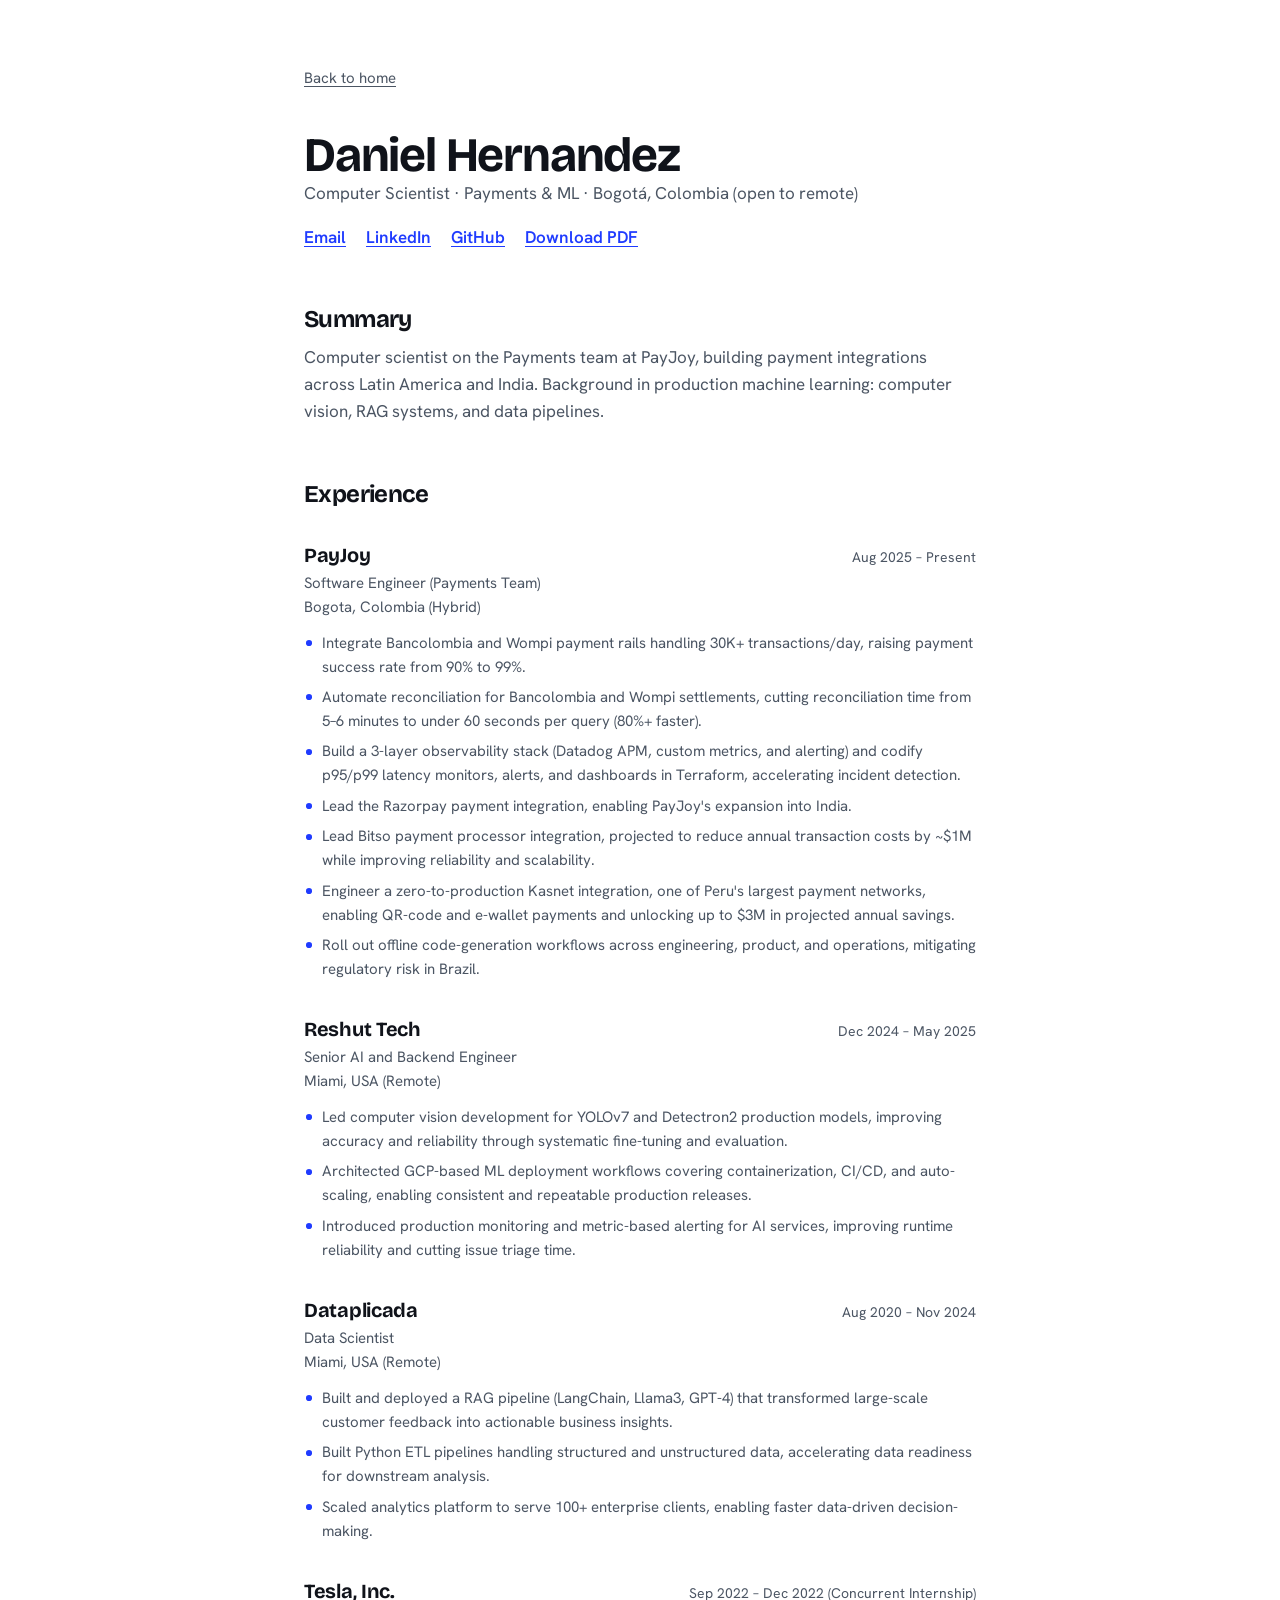
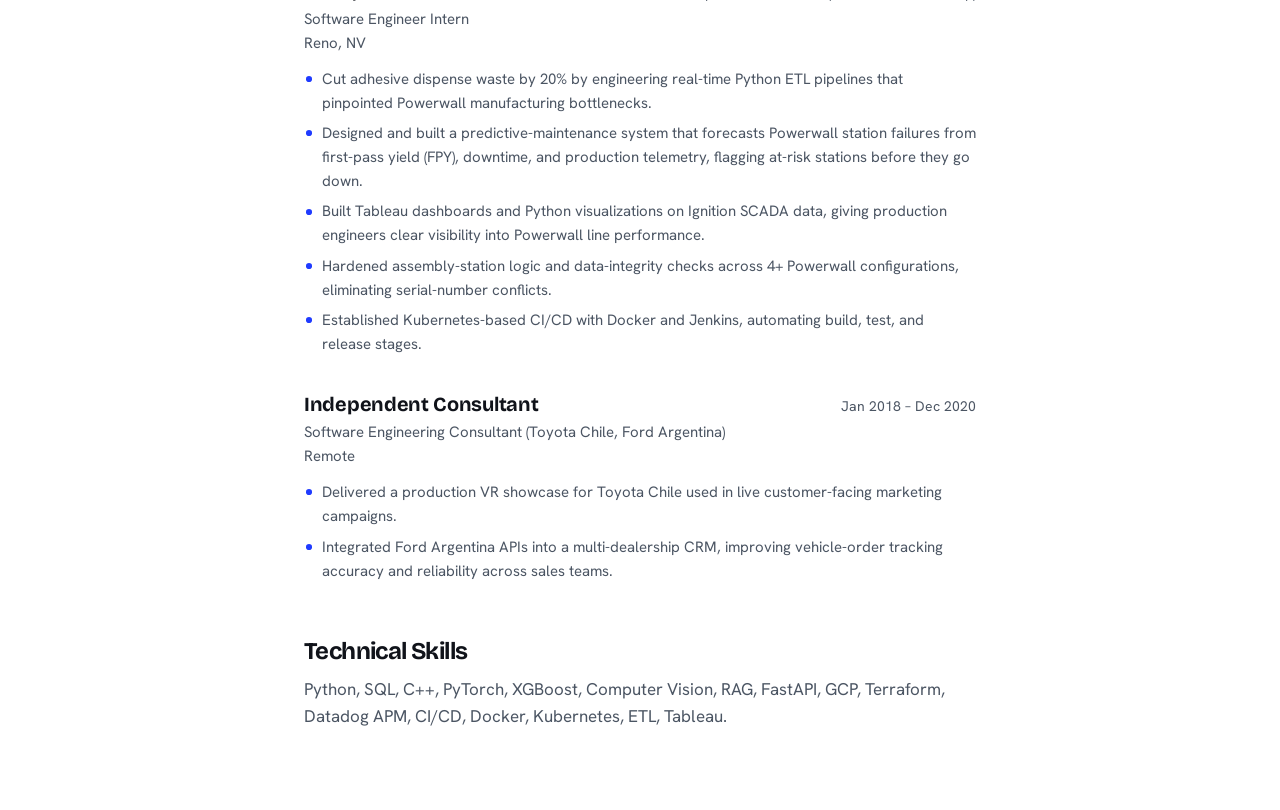
==== commit 00adfa46: "Use Computer Scientist as headline title Co-Authored-By: Claude Opus 5.5 <noreply@anthropic.com>" ====
--- a/resume.html
+++ b/resume.html
@@ -128,7 +128,7 @@
         <a class="back" href="./">Back to home</a>
         <header class="resume-header">
             <h1>Daniel Hernandez</h1>
-            <p>Software Engineer · Payments &amp; ML · Bogotá, Colombia (open to remote)</p>
+            <p>Computer Scientist · Payments &amp; ML · Bogotá, Colombia (open to remote)</p>
             <nav class="links" aria-label="Contact and profiles">
                 <a href="mailto:danielandres65@gmail.com">Email</a>
                 <a href="https://linkedin.com/in/danhergir" target="_blank" rel="noopener">LinkedIn</a>
@@ -139,7 +139,7 @@
 
         <section>
             <h2>Summary</h2>
-            <p>Software engineer on the Payments team at PayJoy, building payment integrations across Latin America and India. Background in production machine learning: computer vision, RAG systems, and data pipelines.</p>
+            <p>Computer scientist on the Payments team at PayJoy, building payment integrations across Latin America and India. Background in production machine learning: computer vision, RAG systems, and data pipelines.</p>
         </section>
 
         <section>
--- a/style.css
+++ b/style.css
@@ -279,23 +279,14 @@
     height: 100%;
     padding: 1.5rem 1.75rem;
     text-decoration: none;
-    transition: background-color 160ms ease-out;
 }
 
 .projects li:nth-child(odd) a {
     padding-left: 0;
 }
 
-.projects a:hover {
-    background: var(--brand-soft);
-}
-
-.projects li:nth-child(odd) a:hover {
-    padding-left: 1.75rem;
-    transition: background-color 160ms ease-out, padding-left 200ms cubic-bezier(0.16, 1, 0.3, 1);
-}
-
 .projects .name {
+    transition: color 160ms ease-out;
     font-family: var(--display);
     font-size: 1.25rem;
     font-weight: 700;
@@ -502,12 +493,6 @@
         padding: 1.25rem 0;
     }
 
-    .projects a:hover,
-    .projects li:nth-child(odd) a:hover {
-        padding-left: 0;
-        background: none;
-    }
-
     .closing {
         padding: 4rem 0 2.5rem;
     }
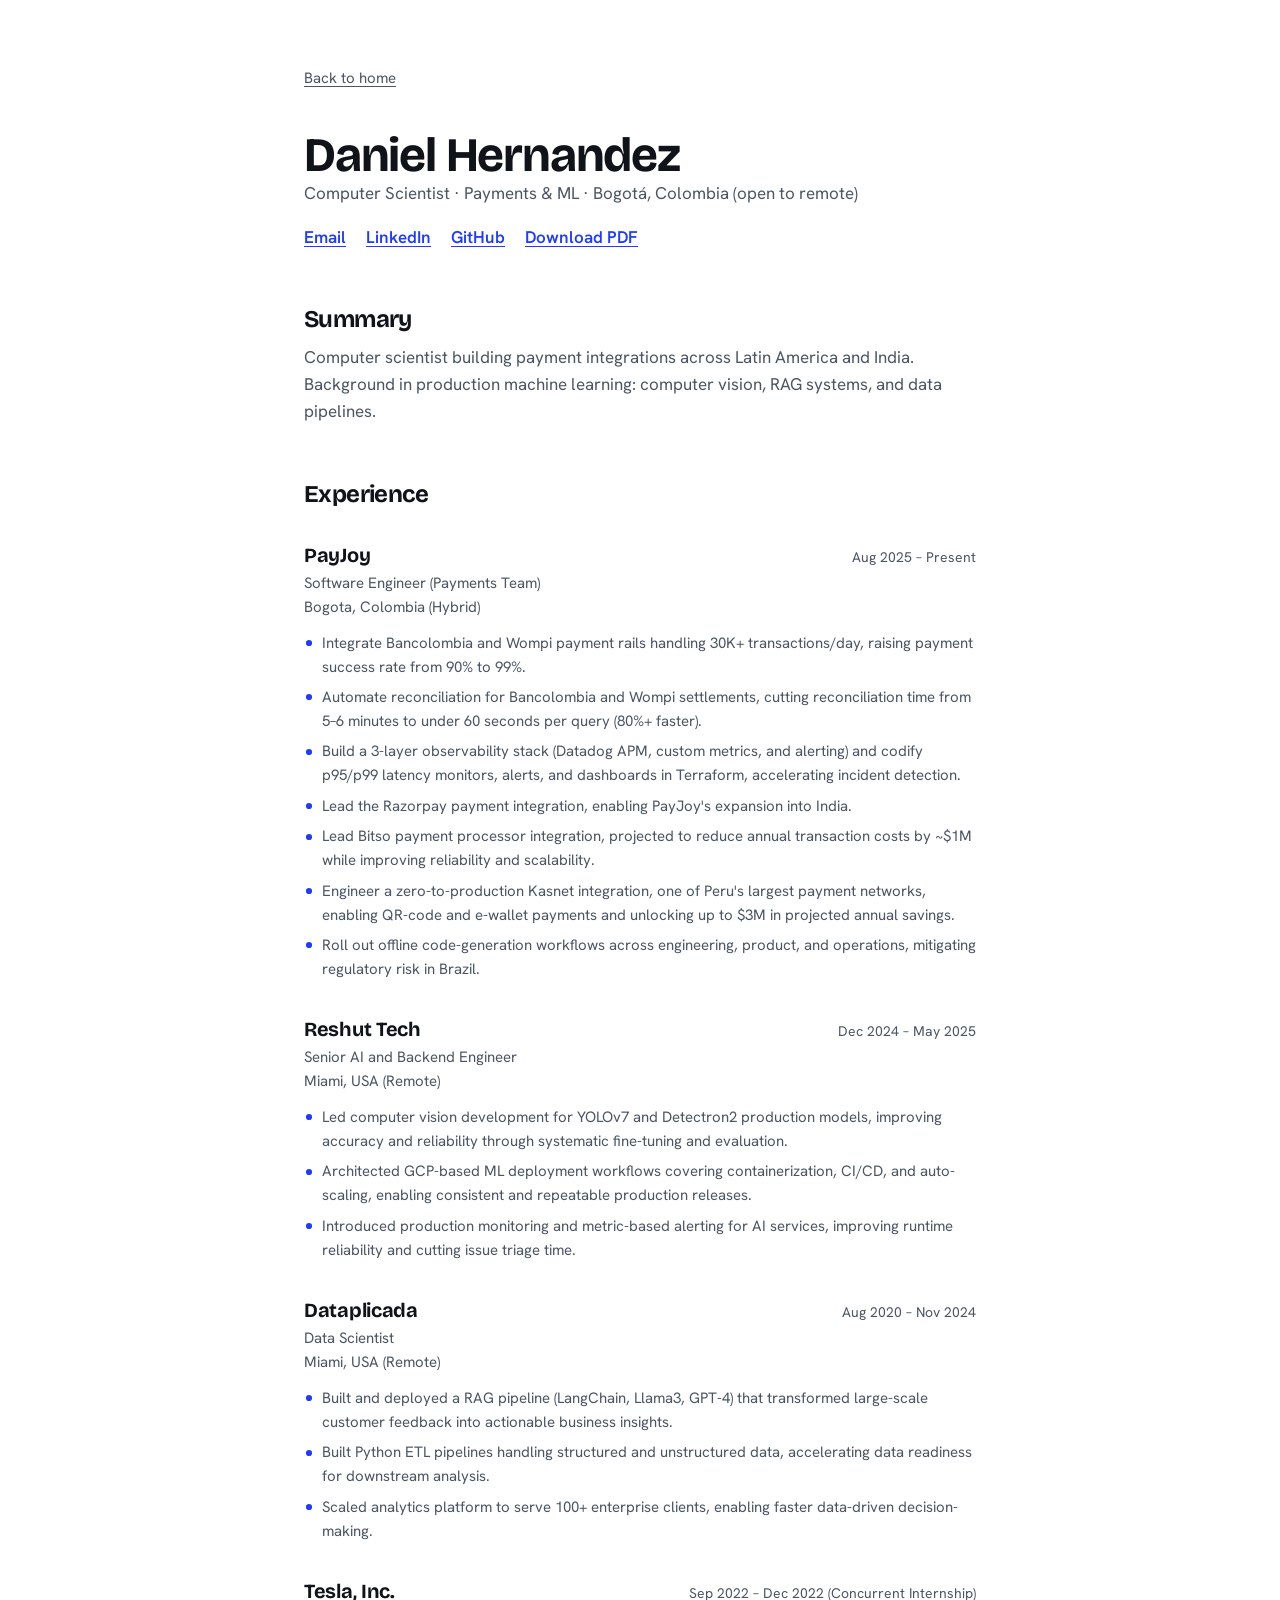
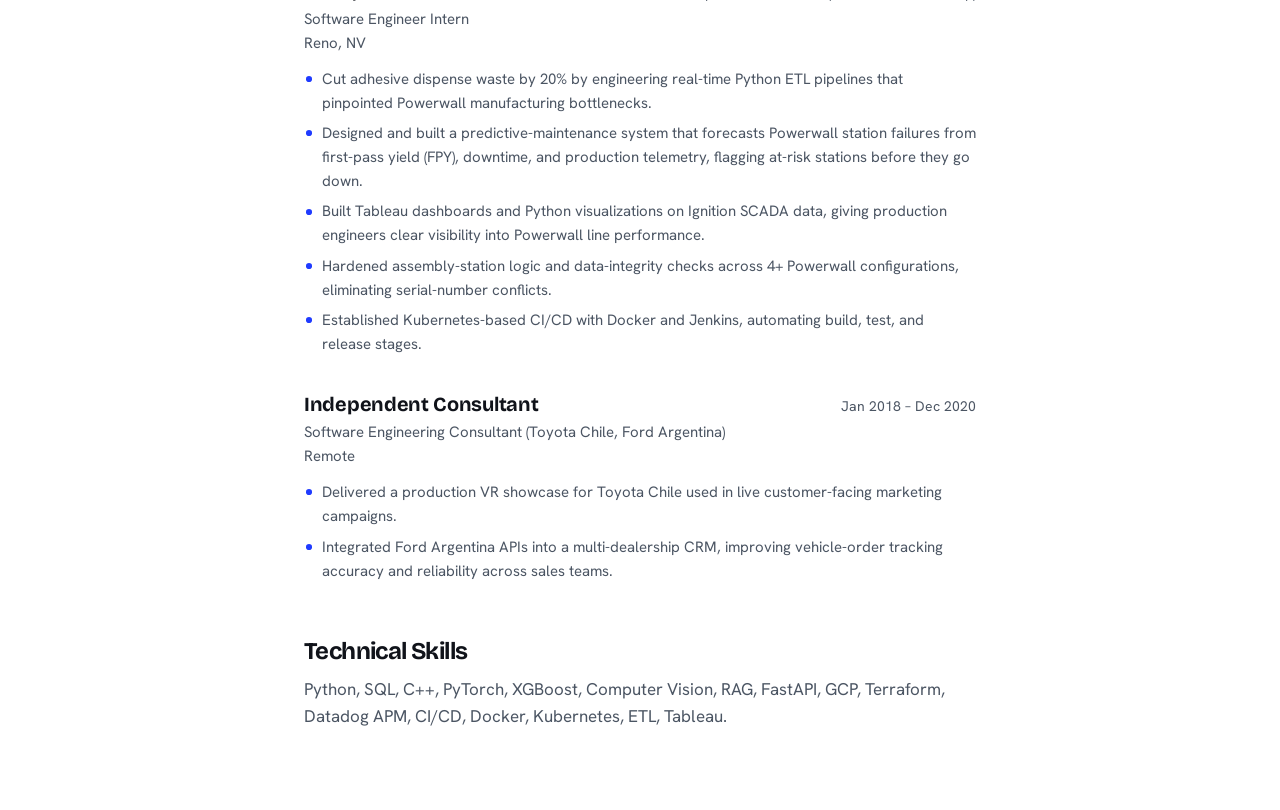
==== commit ee5e6b58: "Drop PayJoy from summary and page descriptions Co-Authored-By: Claude Opus 5.5 <noreply@anthropic.co" ====
--- a/resume.html
+++ b/resume.html
@@ -139,7 +139,7 @@
 
         <section>
             <h2>Summary</h2>
-            <p>Computer scientist on the Payments team at PayJoy, building payment integrations across Latin America and India. Background in production machine learning: computer vision, RAG systems, and data pipelines.</p>
+            <p>Computer scientist building payment integrations across Latin America and India. Background in production machine learning: computer vision, RAG systems, and data pipelines.</p>
         </section>
 
         <section>
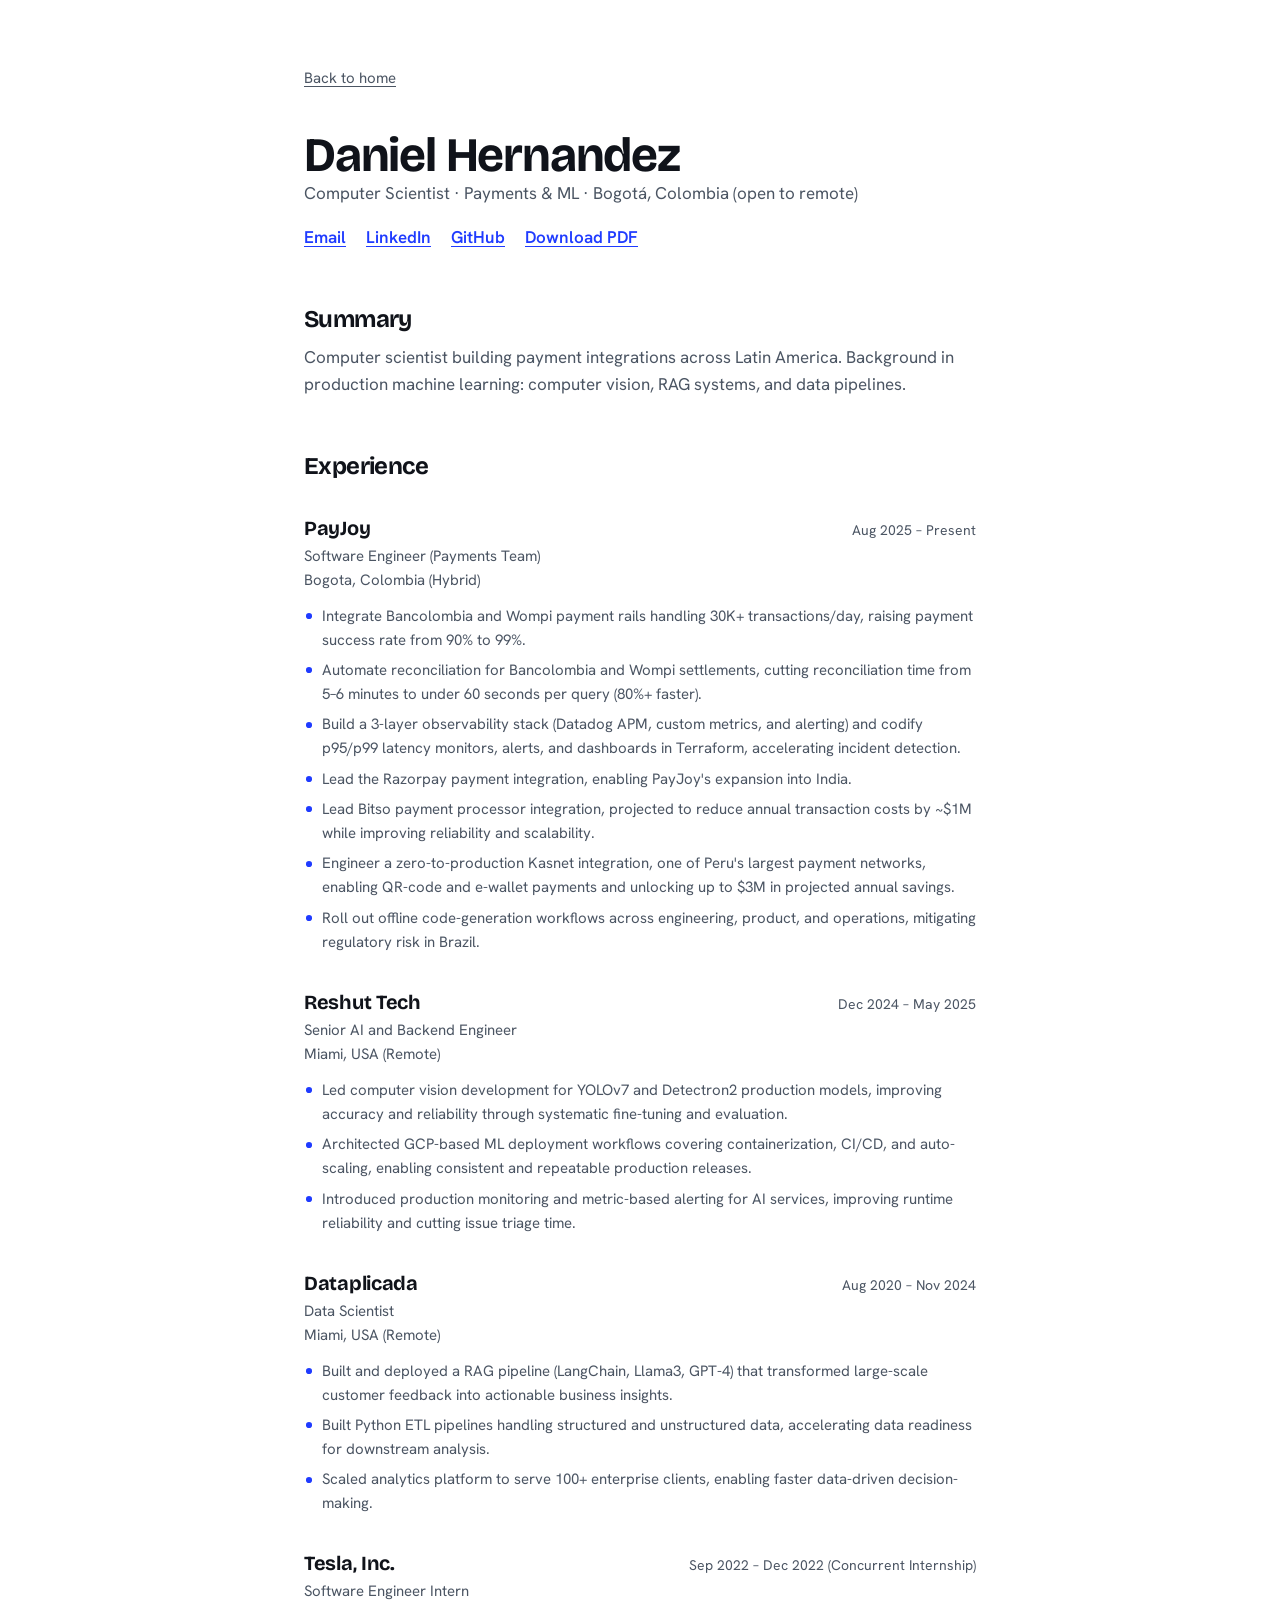
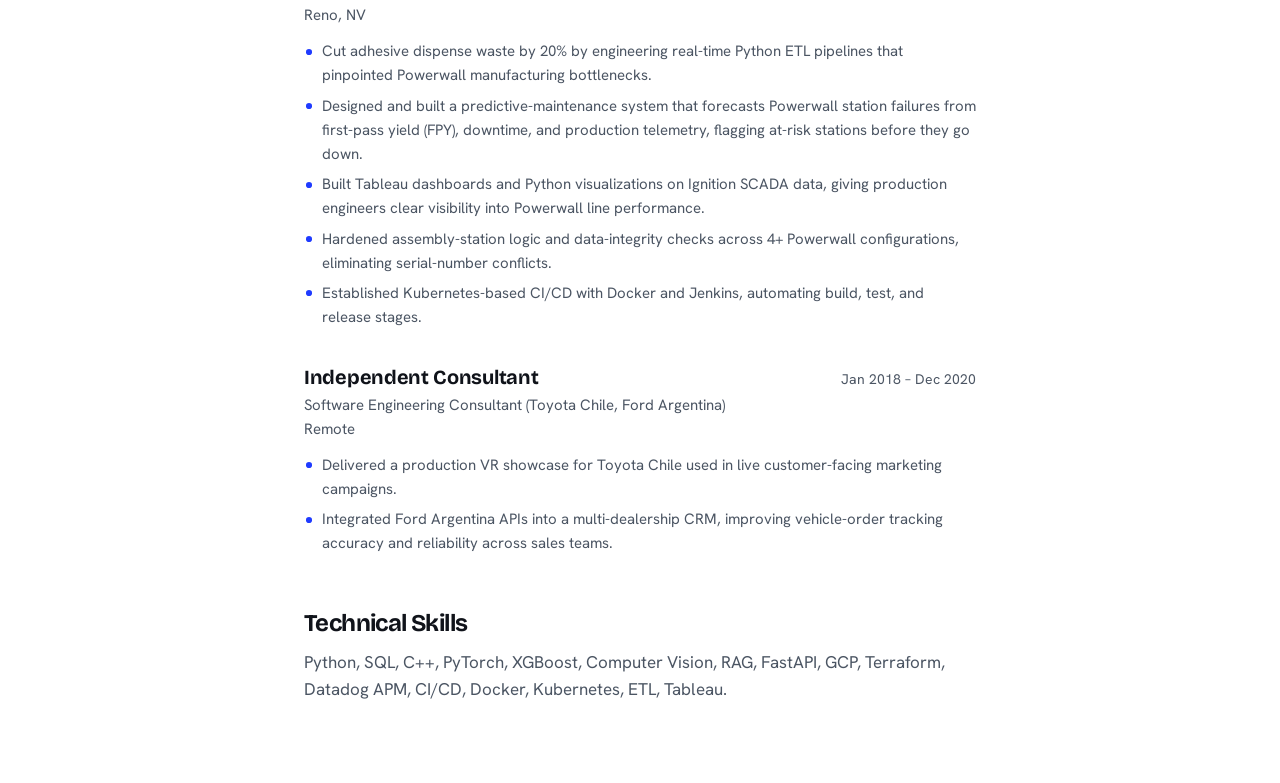
==== commit 1a4e4349: "Drop India from summary and page descriptions Co-Authored-By: Claude Opus 5.5 <noreply@anthropic.com" ====
--- a/resume.html
+++ b/resume.html
@@ -139,7 +139,7 @@
 
         <section>
             <h2>Summary</h2>
-            <p>Computer scientist building payment integrations across Latin America and India. Background in production machine learning: computer vision, RAG systems, and data pipelines.</p>
+            <p>Computer scientist building payment integrations across Latin America. Background in production machine learning: computer vision, RAG systems, and data pipelines.</p>
         </section>
 
         <section>
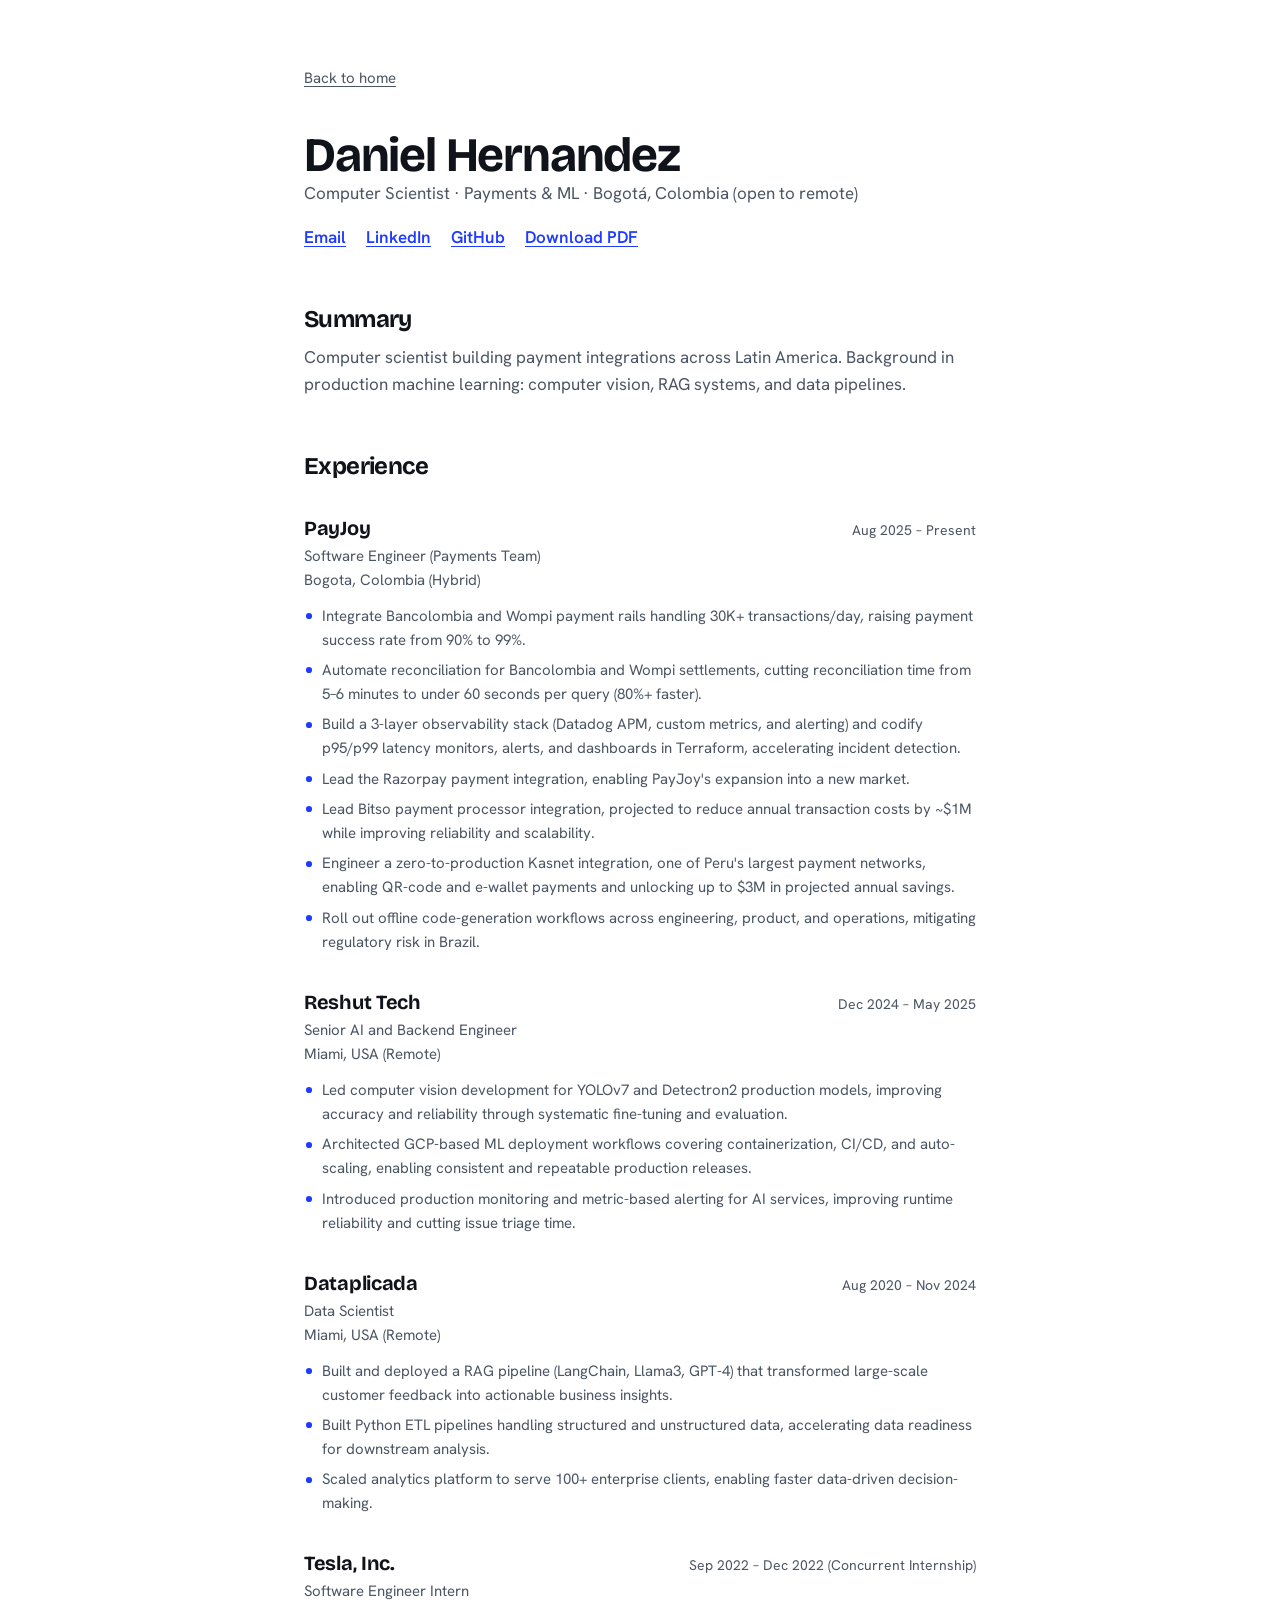
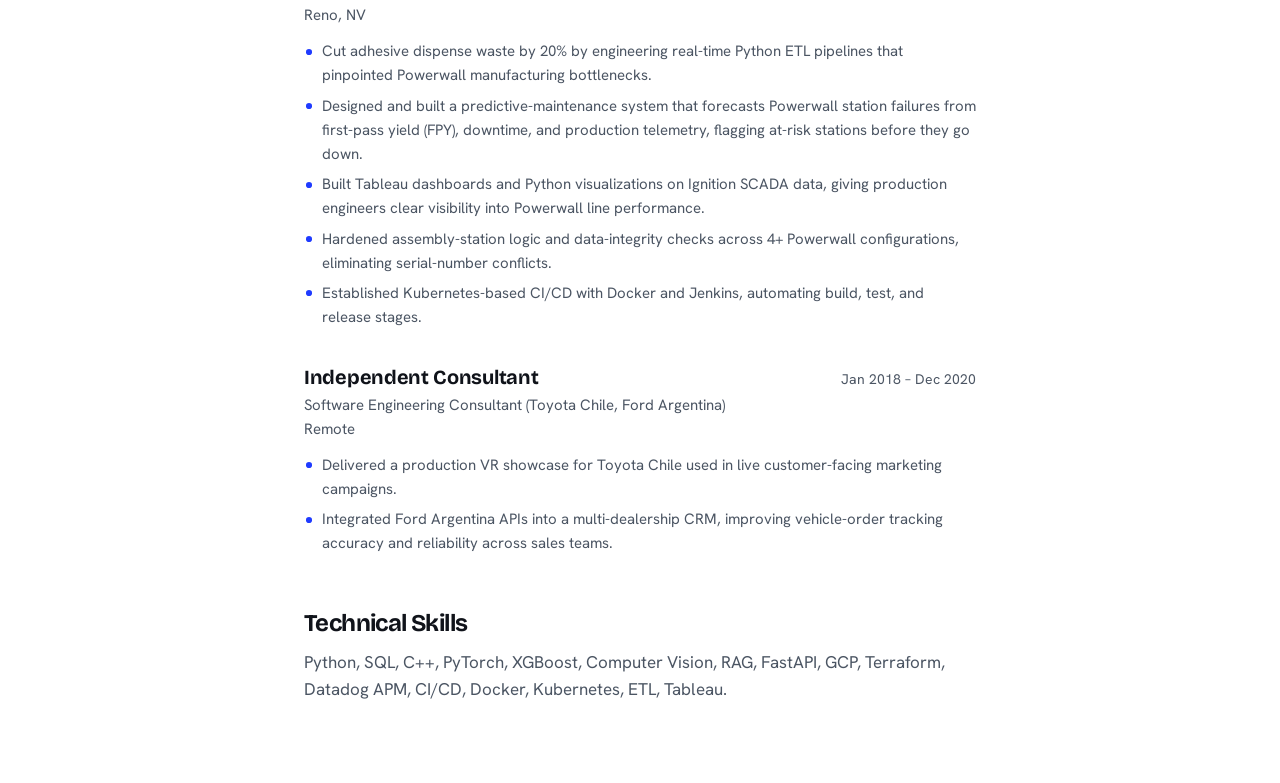
==== commit 9286d781: "Replace India with new market in Razorpay bullet Co-Authored-By: Claude Opus 5.5 <noreply@anthropic." ====
--- a/resume.html
+++ b/resume.html
@@ -158,7 +158,7 @@
                     <li>Integrate Bancolombia and Wompi payment rails handling 30K+ transactions/day, raising payment success rate from 90% to 99%.</li>
                     <li>Automate reconciliation for Bancolombia and Wompi settlements, cutting reconciliation time from 5–6 minutes to under 60 seconds per query (80%+ faster).</li>
                     <li>Build a 3-layer observability stack (Datadog APM, custom metrics, and alerting) and codify p95/p99 latency monitors, alerts, and dashboards in Terraform, accelerating incident detection.</li>
-                    <li>Lead the Razorpay payment integration, enabling PayJoy's expansion into India.</li>
+                    <li>Lead the Razorpay payment integration, enabling PayJoy's expansion into a new market.</li>
                     <li>Lead Bitso payment processor integration, projected to reduce annual transaction costs by ~$1M while improving reliability and scalability.</li>
                     <li>Engineer a zero-to-production Kasnet integration, one of Peru's largest payment networks, enabling QR-code and e-wallet payments and unlocking up to $3M in projected annual savings.</li>
                     <li>Roll out offline code-generation workflows across engineering, product, and operations, mitigating regulatory risk in Brazil.</li>
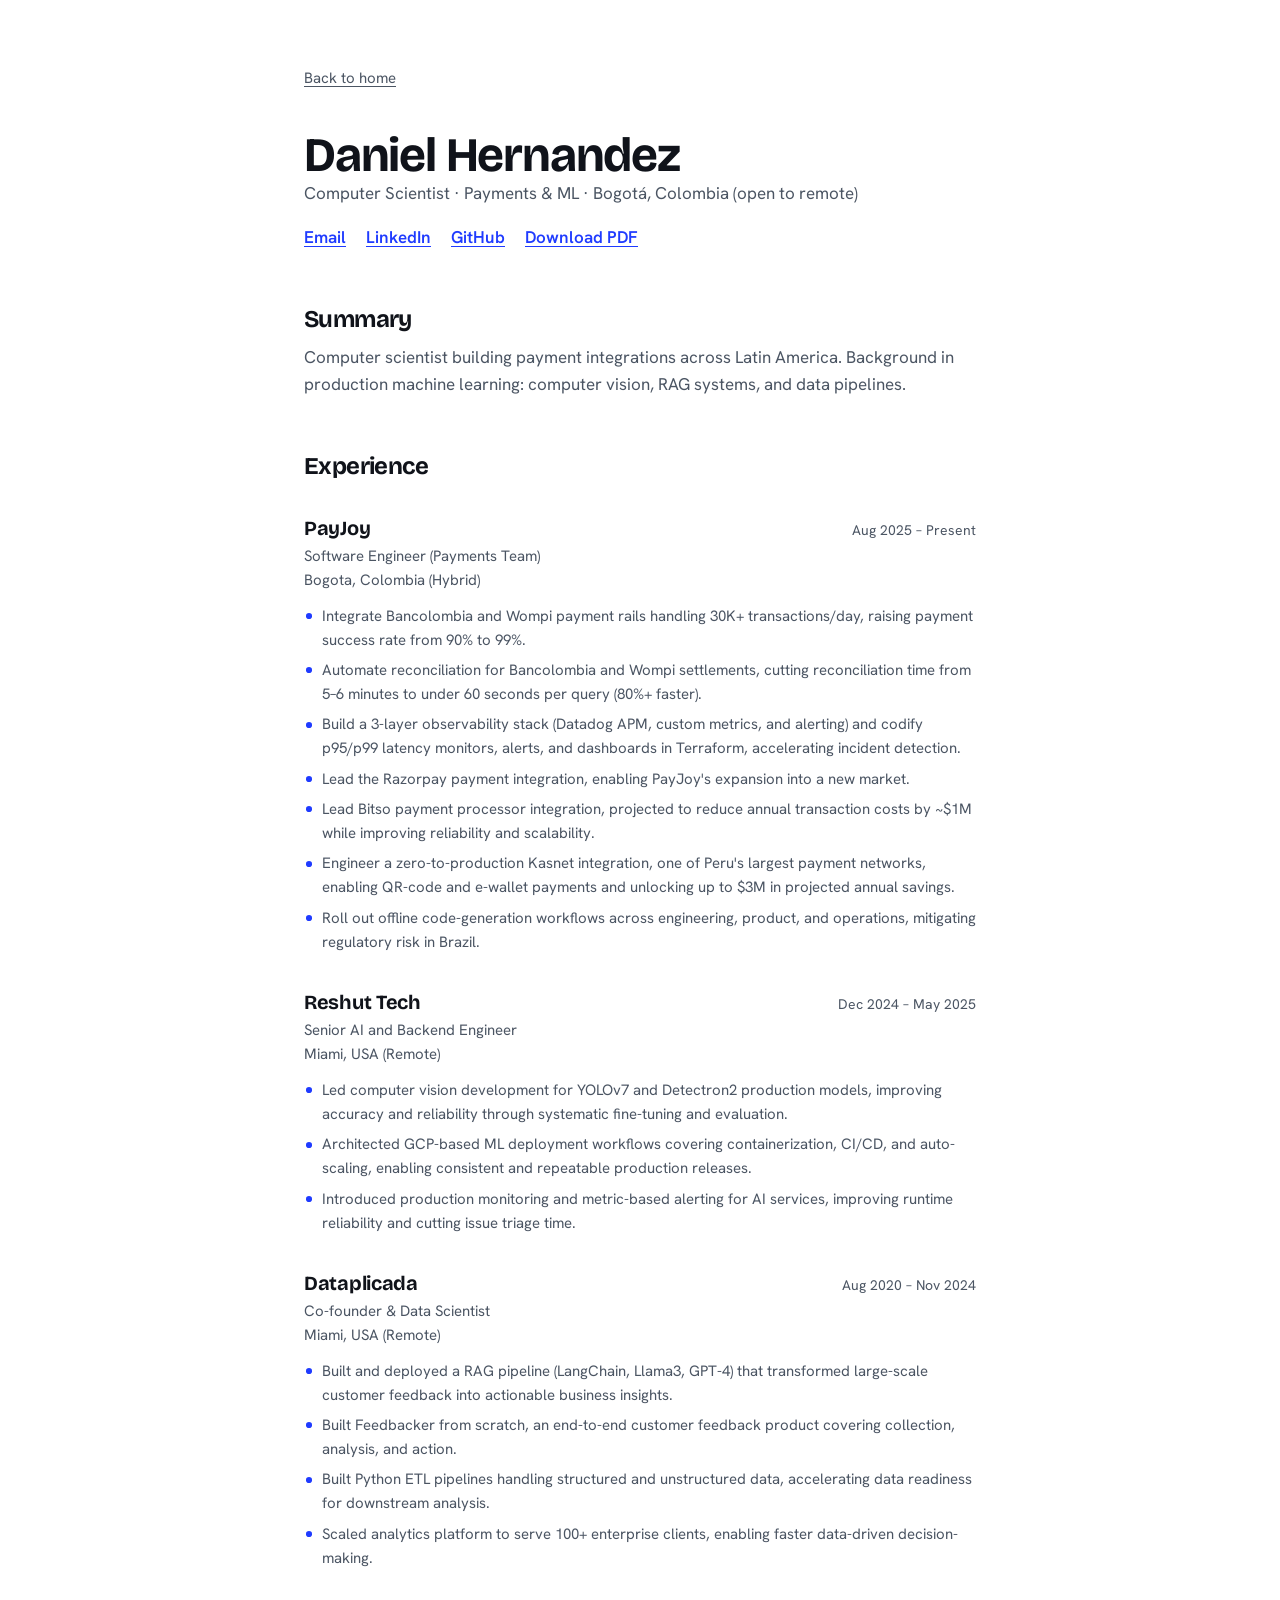
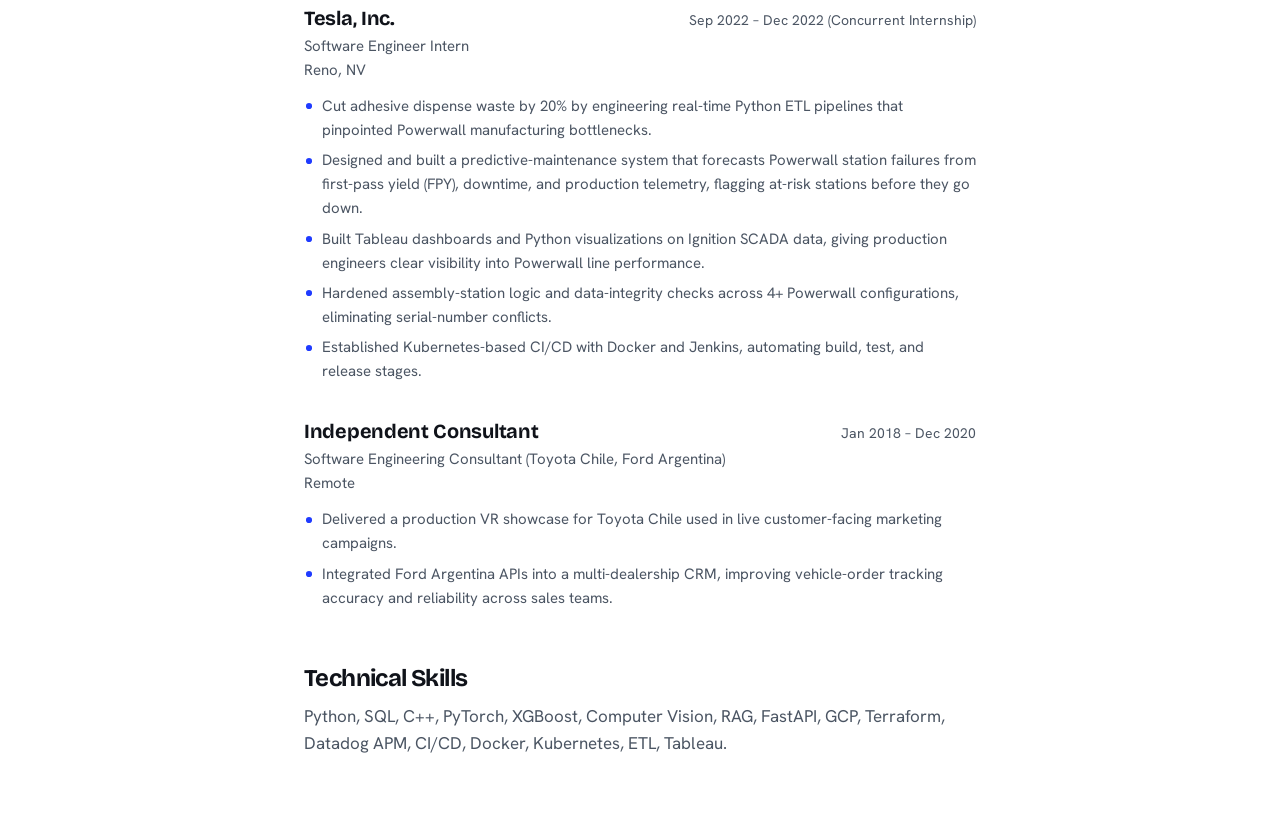
==== commit 447d65e3: "Add Dataplicada co-founder title and Feedbacker Co-Authored-By: Claude Opus 5.5 <noreply@anthropic.c" ====
--- a/resume.html
+++ b/resume.html
@@ -184,7 +184,7 @@
             <article class="resume-role">
                 <div class="resume-role-head">
                     <div>
-                        <div class="resume-role-title">Data Scientist</div>
+                        <div class="resume-role-title">Co-founder &amp; Data Scientist</div>
                         <div class="resume-role-company">Dataplicada</div>
                     </div>
                     <div class="resume-role-date">Aug 2020 – Nov 2024</div>
@@ -192,6 +192,7 @@
                 <div class="resume-role-location">Miami, USA (Remote)</div>
                 <ul>
                     <li>Built and deployed a RAG pipeline (LangChain, Llama3, GPT-4) that transformed large-scale customer feedback into actionable business insights.</li>
+                    <li>Built Feedbacker from scratch, an end-to-end customer feedback product covering collection, analysis, and action.</li>
                     <li>Built Python ETL pipelines handling structured and unstructured data, accelerating data readiness for downstream analysis.</li>
                     <li>Scaled analytics platform to serve 100+ enterprise clients, enabling faster data-driven decision-making.</li>
                 </ul>
--- a/style.css
+++ b/style.css
@@ -111,6 +111,12 @@
     margin-top: 0.875rem;
 }
 
+.about p.building {
+    margin-top: 1.25rem;
+    color: var(--on-brand);
+    font-weight: 600;
+}
+
 .about a {
     text-decoration-color: var(--on-brand-muted);
 }
